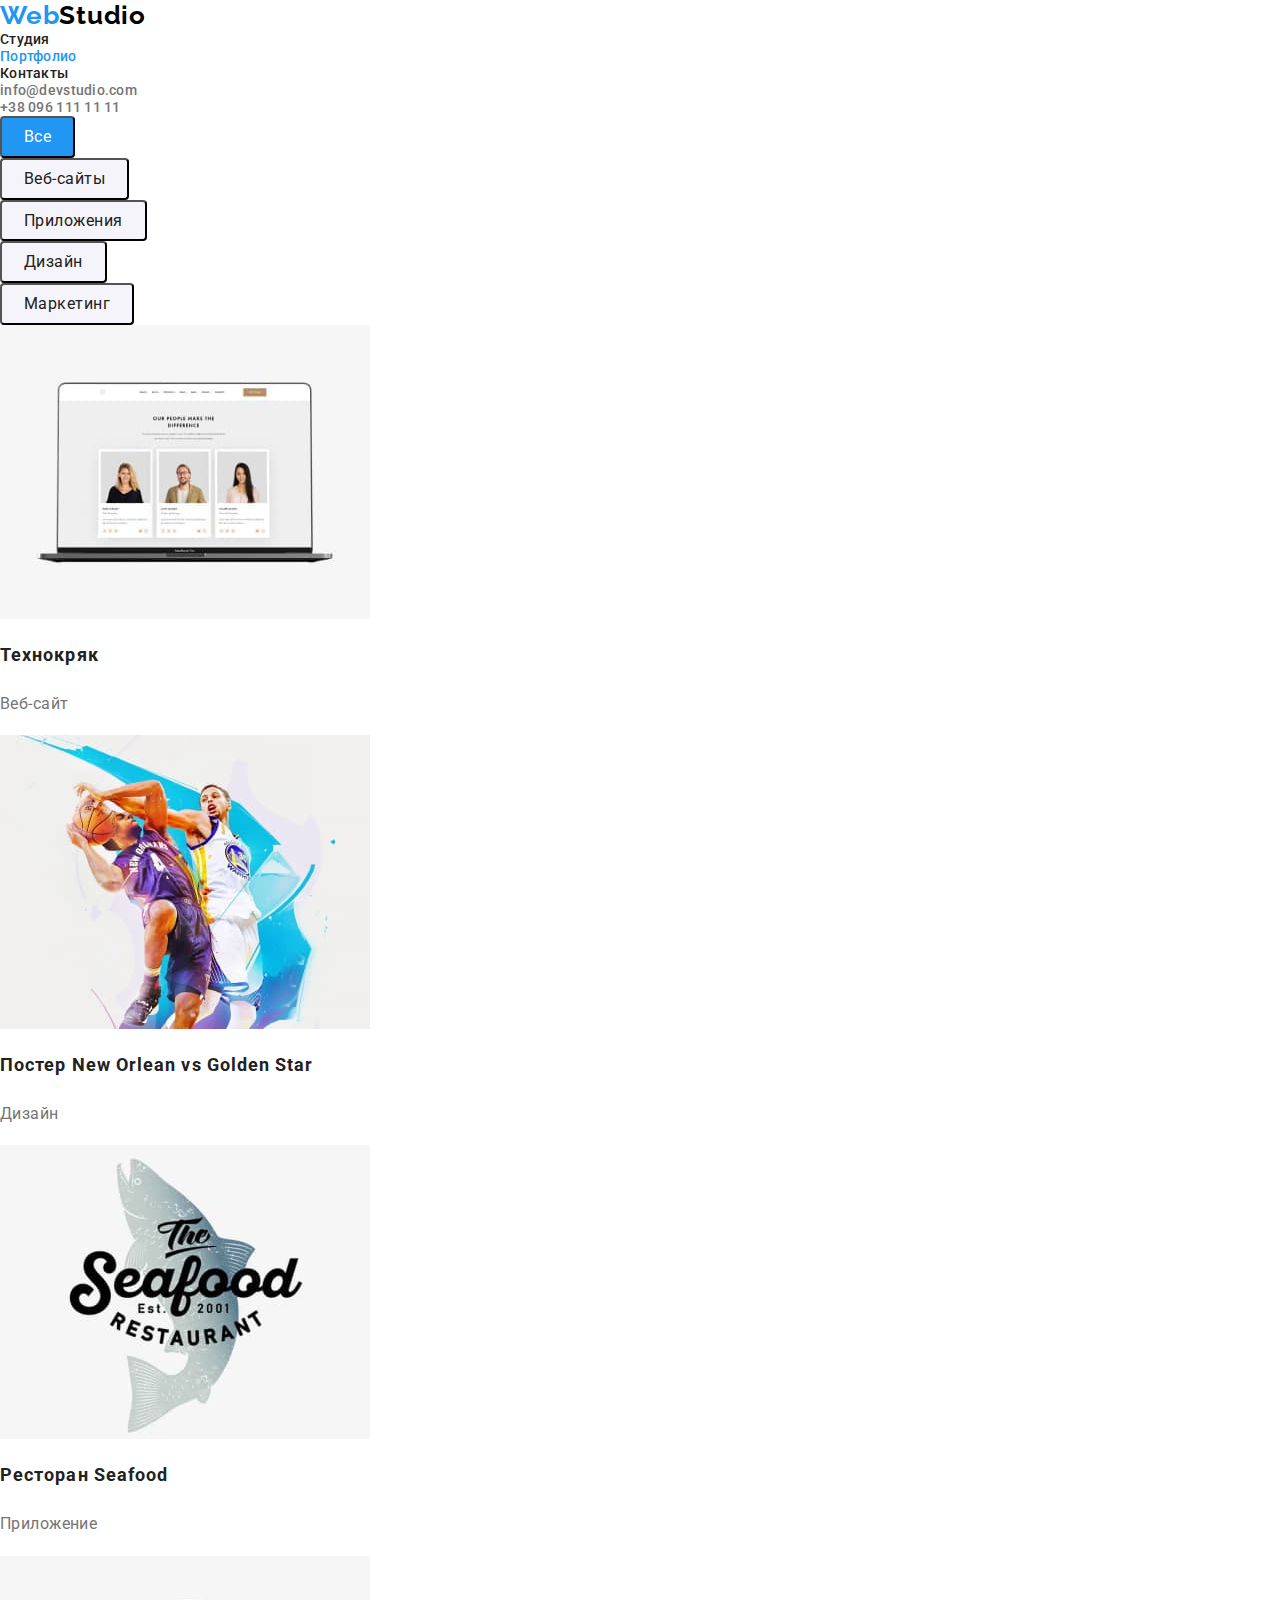
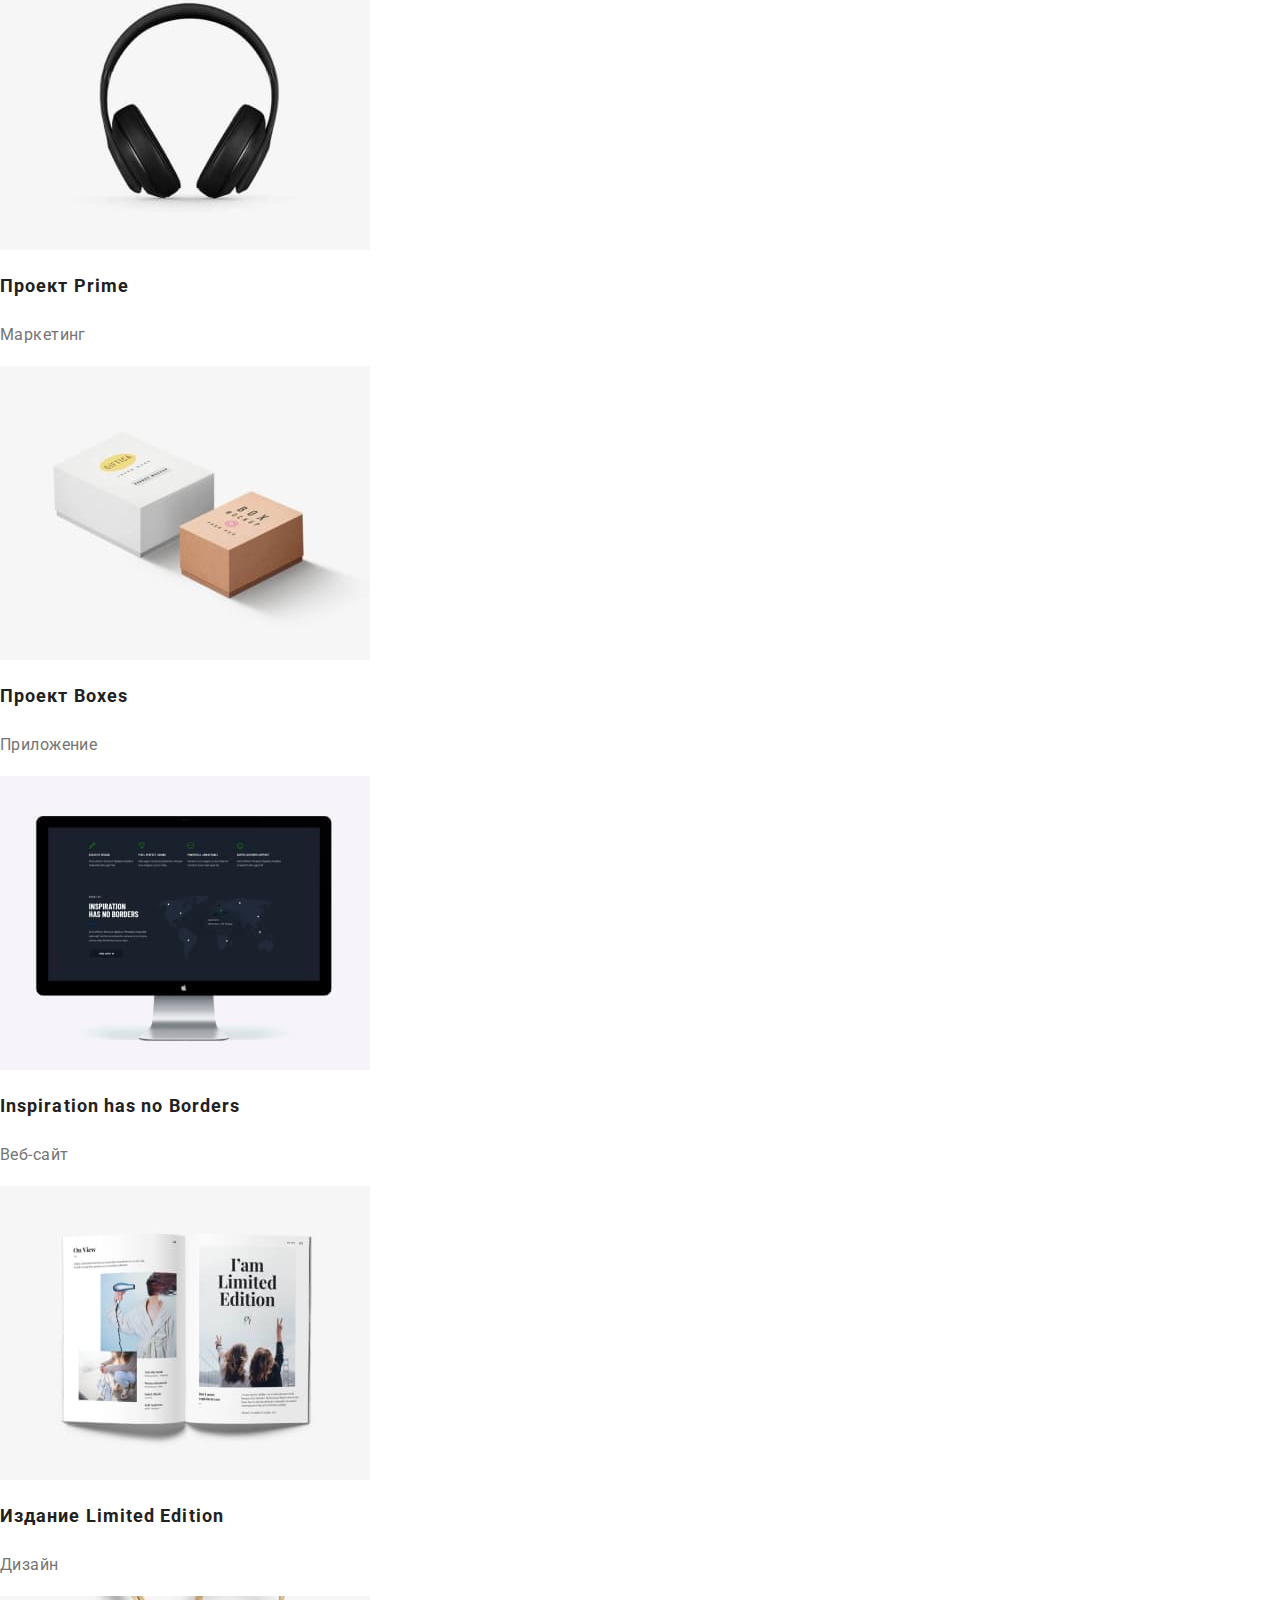
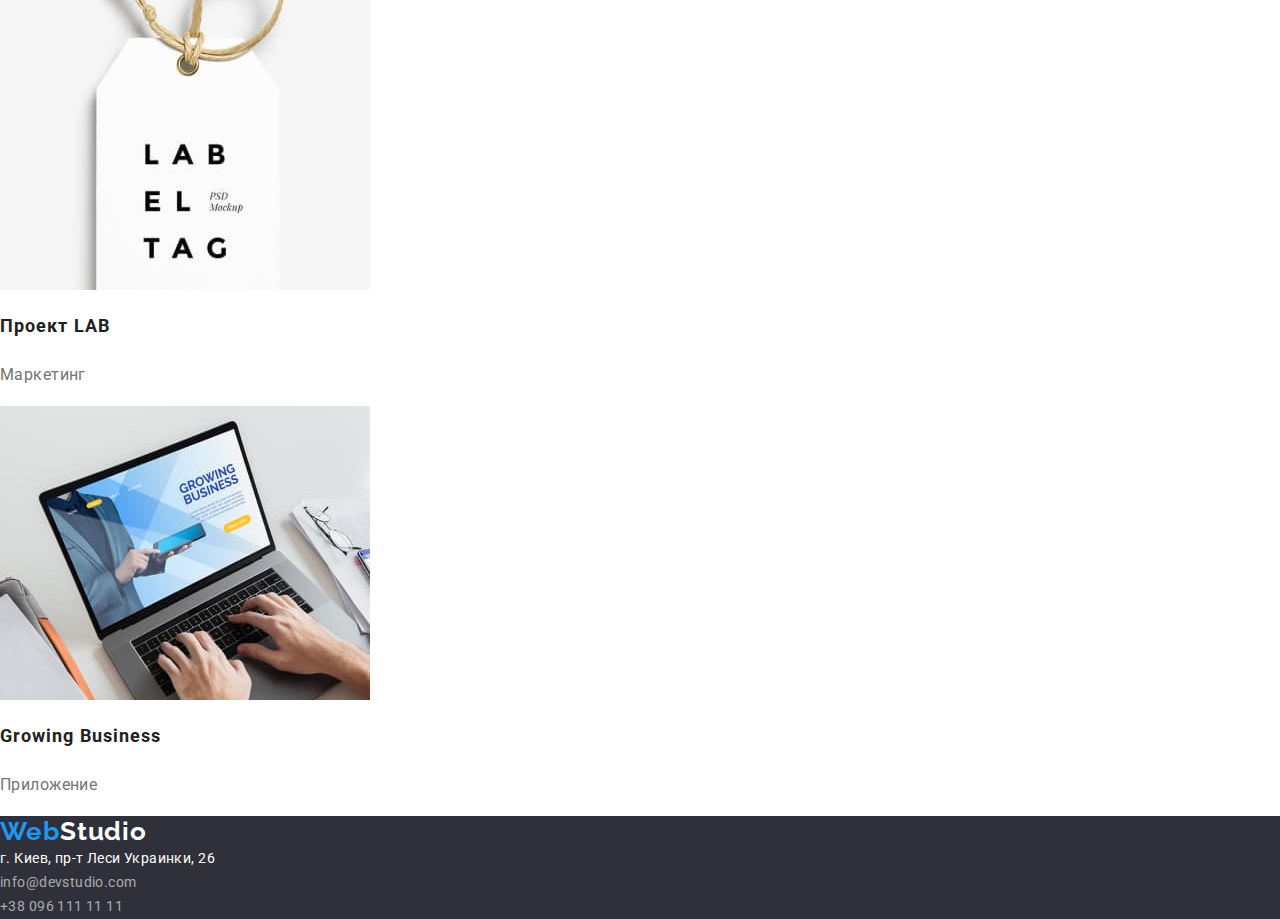
==== portfolio.html @ d39b1bce "Add modern-normalize" ====
<!DOCTYPE html>
<html lang="ru">
  <head>
    <meta charset="UTF-8" />
    <meta http-equiv="X-UA-Compatible" content="IE=edge" />
    <meta name="viewport" content="width=device-width, initial-scale=1.0" />
    <title>Портфолио</title>
    <link
      href="https://fonts.googleapis.com/css2?family=Raleway:wght@700&family=Roboto:wght@400;500;700;900&display=swap"
      rel="stylesheet"
    />
    <link
      rel="stylesheet"
      href="https://cdnjs.cloudflare.com/ajax/libs/modern-normalize/1.1.0/modern-normalize.min.css"
    />
    <link rel="stylesheet" href="./css/styles.css" />
  </head>
  <body class="page">
    <!-- Header -->
    <header>
      <nav>
        <a href="./index.html" class="logo">Web<span class="desc">Studio</span> </a>
        <ul class="nav list">
          <li><a href="./index.html" class="nav-link">Студия</a></li>
          <li><a href="./portfolio.html" class="nav-link current">Портфолио</a></li>
          <li><a href="#contact" class="nav-link">Контакты</a></li>
        </ul>
      </nav>
      <ul class="contacts list">
        <li><a href="mailto:info@devstudio.com" class="contacts-link">info@devstudio.com</a></li>
        <li><a href="tel:+380961111111" class="contacts-link">+38 096 111 11 11</a></li>
      </ul>
    </header>
    <!-- Main -->
    <main>
      <section>
        <h1 class="visually-hidden">Портфолио</h1>
        <ul class="button list">
          <li><button type="button" class="button secondary current">Все</button></li>
          <li><button type="button" class="button secondary">Веб-сайты</button></li>
          <li><button type="button" class="button secondary">Приложения</button></li>
          <li><button type="button" class="button secondary">Дизайн</button></li>
          <li><button type="button" class="button secondary">Маркетинг</button></li>
        </ul>
        <ul class="img list">
          <li>
            <a href="" class="link"
              ><img src="./images/img7.jpg" alt="Ноутбук" width="370" height="294" />
              <h2 class="img-title">Технокряк</h2>
              <p class="img-desc">Веб-сайт</p>
            </a>
          </li>
          <li>
            <a href="" class="link"
              ><img src="./images/img1.jpg" alt="Боскидболисты" width="370" height="294" />
              <h2 class="img-title">Постер <span lang="en">New Orlean vs Golden Star</span></h2>
              <p class="img-desc">Дизайн</p>
            </a>
          </li>
          <li>
            <a href="" class="link"
              ><img src="./images/img2.jpg" alt="Рыба" width="370" height="294" />
              <h2 class="img-title">Ресторан Seafood</h2>
              <p class="img-desc">Приложение</p>
            </a>
          </li>
          <li>
            <a href="" class="link"
              ><img src="./images/img3.jpg" alt="Наушники" width="370" height="294" />
              <h2 class="img-title">Проект <span lang="en">Prime</span></h2>
              <p class="img-desc">Маркетинг</p>
            </a>
          </li>
          <li>
            <a href="" class="link"
              ><img src="./images/img9.jpg" alt="Две коробки" width="370" height="294" />
              <h2 class="img-title">Проект Boxes</h2>
              <p class="img-desc">Приложение</p>
            </a>
          </li>
          <li>
            <a href="" class="link"
              ><img src="./images/img8.jpg" alt="Монитор компьютера" width="370" height="294" />
              <h2 class="img-title"><span lang="en">Inspiration has no Borders</span></h2>
              <p class="img-desc">Веб-сайт</p>
            </a>
          </li>
          <li>
            <a href="" class="link"
              ><img src="./images/img4.jpg" alt="Открытая книга" width="370" height="294" />
              <h2 class="img-title">Издание <span lang="en">Limited Edition</span></h2>
              <p class="img-desc">Дизайн</p>
            </a>
          </li>
          <li>
            <a href="" class="link"
              ><img src="./images/img5.jpg" alt="Этикетка" width="370" height="294" />
              <h2 class="img-title">Проект <span lang="en">LAB</span></h2>
              <p class="img-desc">Маркетинг</p>
            </a>
          </li>
          <li>
            <a href="" class="link"
              ><img
                src="./images/img6.jpg"
                alt="Руки печатают по ноутбуку"
                width="370"
                height="294"
              />
              <h2 class="img-title" lang="en">Growing Business</h2>
              <p class="img-desc">Приложение</p>
            </a>
          </li>
        </ul>
      </section>
    </main>
    <!-- Footer -->
    <footer class="footer">
      <a href="./index.html" class="logo">Web <span class="desc-footer">Studio</span> </a>
      <address id="contact">
        <ul class="adress list">
          <li>
            <a
              href="https://goo.gl/maps/4daqSRLDoKhLsopt6"
              target="_blank"
              rel="noopener noreferrer"
              class="adress"
              >г. Киев, пр-т Леси Украинки, 26</a
            >
          </li>
          <li><a href="mailto:info@devstudio.com" class="mail-tel">info@devstudio.com</a></li>
          <li><a href="tel:+380961111111" class="mail-tel">+38 096 111 11 11</a></li>
        </ul>
      </address>
    </footer>
  </body>
</html>
---- css/styles.css ----
:root {
  --primary-text-color: #757575;
  --title-text-color: #212121;
  --accent-color: #2196f3;
  --secondary-accent-color: #188ce8;
  --primary-white-color: #ffffff;
  --secondary-background-color: #f5f4fa;
  --accent-background-color: #2f303a;
  --mail-tel-color: rgba(255, 255, 255, 0.6);
}

.page {
  background-color: #ffffff;
  color: var(--title-text-color);
  font-family: Roboto, sans-serif;
  font-weight: 500;
  font-size: 14px;
  letter-spacing: 0.03em;
}

.list {
  padding: 0;
  margin: 0;
  list-style: none;
}

/* Nav */
.conteiner {
  margin: 0 auto;
  padding-left: 15px;
  padding-right: 15px;
  width: 1230px;

  outline: 2px solid tomato;
}
.logo {
  color: var(--accent-color);
  font-family: Raleway, sans-serif;
  font-size: 26px;
  font-weight: 700;
  line-height: 1.19;
  letter-spacing: 0.03em;
  text-decoration: none;
  word-spacing: -6px;
}
.desc {
  color: #000000;
  font-family: Raleway, sans-serif;
}
.nav-link {
  color: var(--title-text-color);
  line-height: 1.14;
  letter-spacing: 0.02em;
  text-decoration: none;
}
.nav-link {
  cursor: pointer;
}
.nav-link:hover,
.contacts-link:hover,
.nav-link:focus,
.contacts-link:focus {
  color: var(--accent-color);
  line-height: 1.14;
  letter-spacing: 0.02em;
}
.nav-link.current {
  color: var(--accent-color);
}

.contacts-link {
  color: var(--primary-text-color);
  line-height: 1.14;
  letter-spacing: 0.02em;
  text-decoration: none;
}
/* Hero */
.hero {
  background-color: var(--accent-background-color);
  width: 1600px;
}

.hero-title {
  margin-top: 0;
  margin-bottom: 0;
  margin-bottom: 30px;
  color: var(--primary-white-color);
  font-size: 44px;
  font-weight: 900;
  line-height: 1.36;
  text-align: center;
  letter-spacing: 0.06em;
  text-transform: uppercase;
}

/* Sections */
.advantage,
.work,
.our-teem {
  padding-top: 94px;
  padding-bottom: 94px;
}

.section-title {
  color: var(--title-text-color);
  font-weight: 700;
  font-size: 36px;
  line-height: 1.16;
  text-align: center;
  letter-spacing: 0.03em;
  margin: 0;
}

.features {
  color: var(--primary-text-color);
}
.features-title {
  color: var(--title-text-color);
  font-weight: 700;
  font-size: 14px;
  line-height: 1.14;
  letter-spacing: 0.03em;
  text-transform: uppercase;
  margin-top: 0;
  margin-bottom: 10px;
}
.text {
  font-weight: 400;
  line-height: 1.71;
  letter-spacing: 0.03em;
  margin-top: 0;
  margin-bottom: 0;
}

.profession {
  color: var(--primary-text-color);
}

/* Button */
.modal-button {
  display: inline-block;
  color: var(--primary-white-color);
  background-color: var(--accent-color);
  font-family: inherit;
  font-size: 16px;
  font-weight: 700;
  line-height: 1.85;
  display: flex;
  text-align: center;
  letter-spacing: 0.06em;
  padding: 10px 32px;
  margin: 0 auto;
  outline: 2px solid tomato;
  min-width: 200px;
}
.modal-button {
  cursor: pointer;
}
.modal-button:hover,
.modal-button:focus {
  background-color: var(--secondary-accent-color);
}

.button.secondary {
  cursor: pointer;
}
.button.secondary {
  display: inline-block;
  color: var(--title-text-color);
  background-color: var(--secondary-background-color);
  font-size: 16px;
  line-height: 1.62;
  text-align: center;
  letter-spacing: 0.03em;
  border-radius: 4px;
  padding: 6px 22px;
}
.button.secondary:hover,
.button.secondary:focus,
.button.secondary.current {
  color: var(--primary-white-color);
  background-color: var(--accent-color);
  font-size: 16px;
  line-height: 1.62;
  text-align: center;
  letter-spacing: 0.03em;
}

.section.our-teem {
  background-color: var(--secondary-background-color);
}

.team,
.profession {
  font-weight: 500;
  font-style: normal;
  font-size: 16px;
  line-height: 1.18;
  letter-spacing: 0.03em;
}

.team {
  margin-bottom: 10px;
}

.profession {
  font-weight: 400;
  margin-bottom: 30px;
}

/* Visually-hidden */

.visually-hidden {
  position: absolute;
  width: 1px;
  height: 1px;
  padding: 0;
  margin: -1px;
  overflow: hidden;
  clip: rect(0, 0, 0, 0);
  white-space: nowrap;
  border: 0;
}

/* Portfolio */

.link {
  text-decoration: none;
}

.img-title {
  color: var(--title-text-color);
  font-weight: 700;
  font-size: 18px;
  line-height: 2;
  letter-spacing: 0.06em;
}

.img-desc {
  color: var(--primary-text-color);
  font-weight: 400;
  font-size: 16px;
  line-height: 1.88;
}

/* Footer */
.desc-footer {
  color: var(--primary-white-color);
}
.footer {
  background-color: var(--accent-background-color);
}
address {
  font-style: normal;
}
.adress {
  color: var(--primary-white-color);
  font-weight: 400;
  font-size: 14px;
  line-height: 1.71;
  text-decoration: none;
}

.mail-tel {
  color: var(--mail-tel-color);
  font-weight: 400;
  font-size: 14px;
  line-height: 1.71;
  text-decoration: none;
}
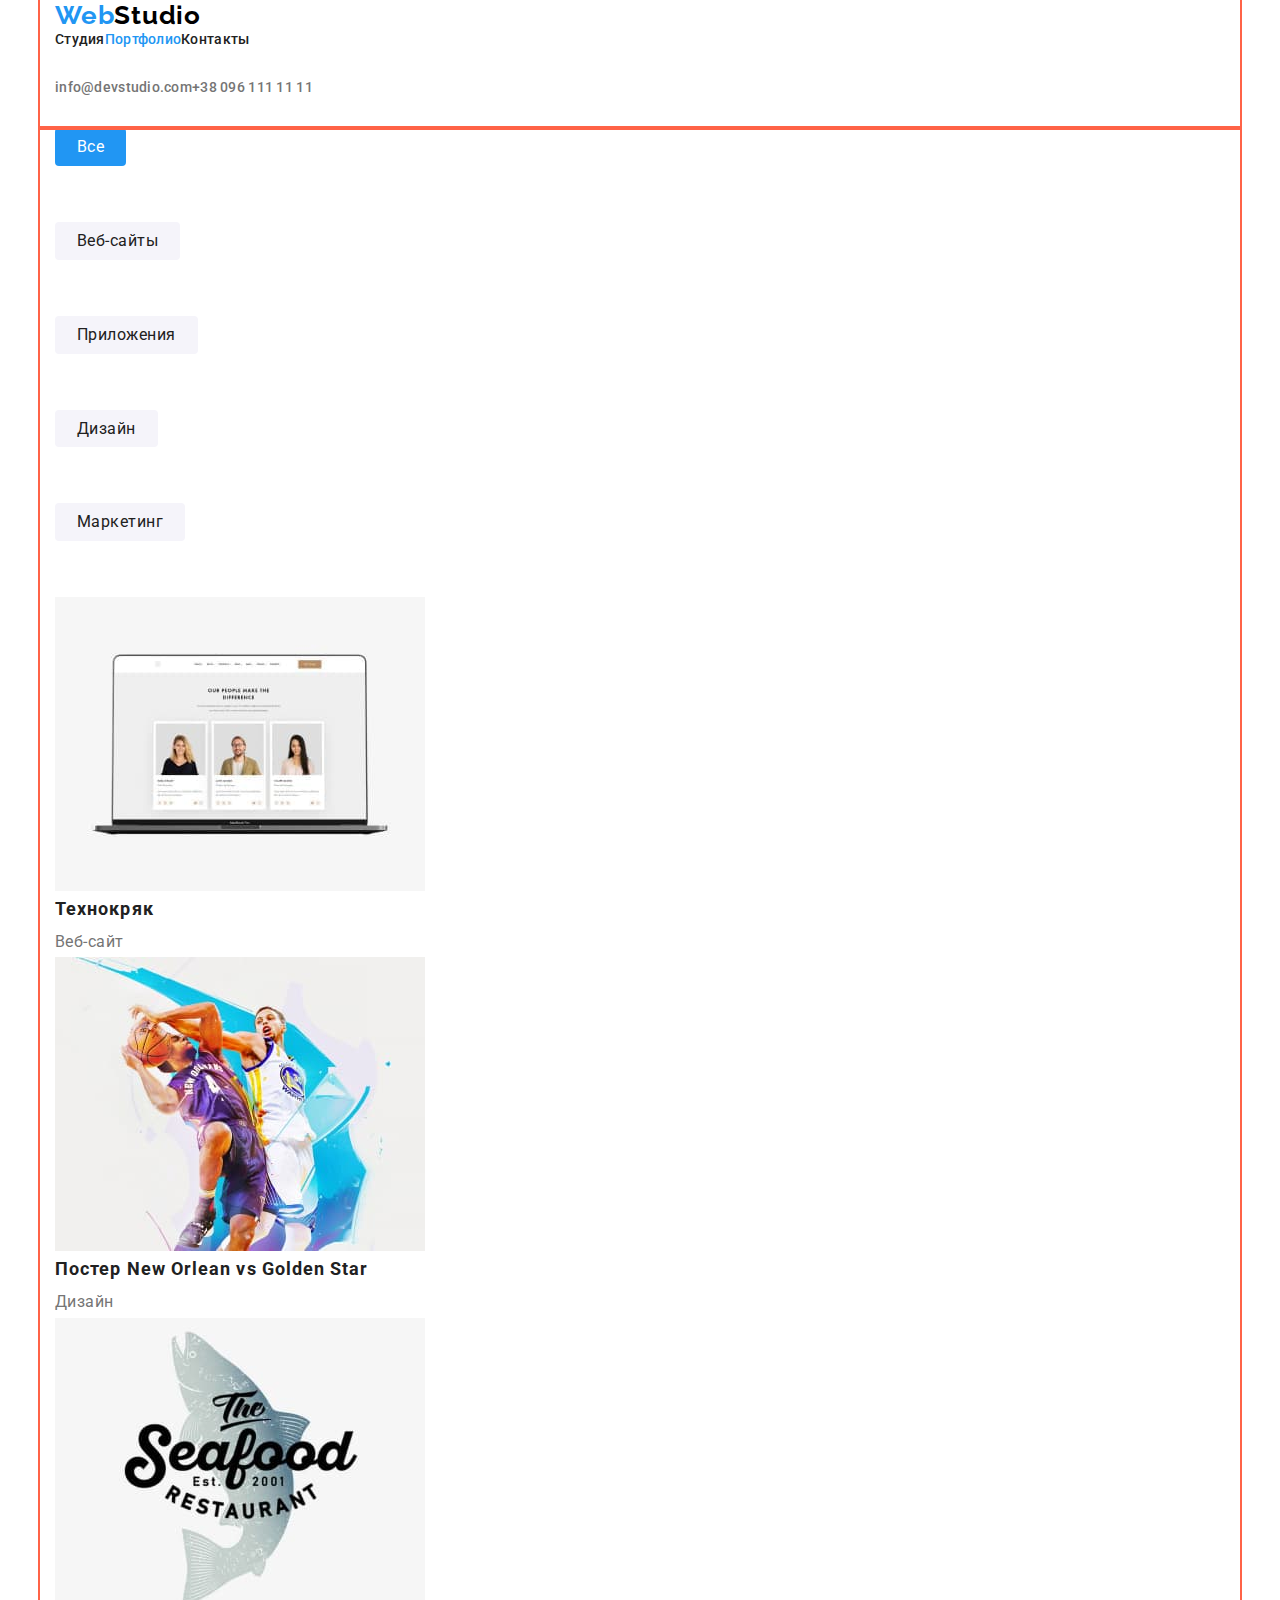
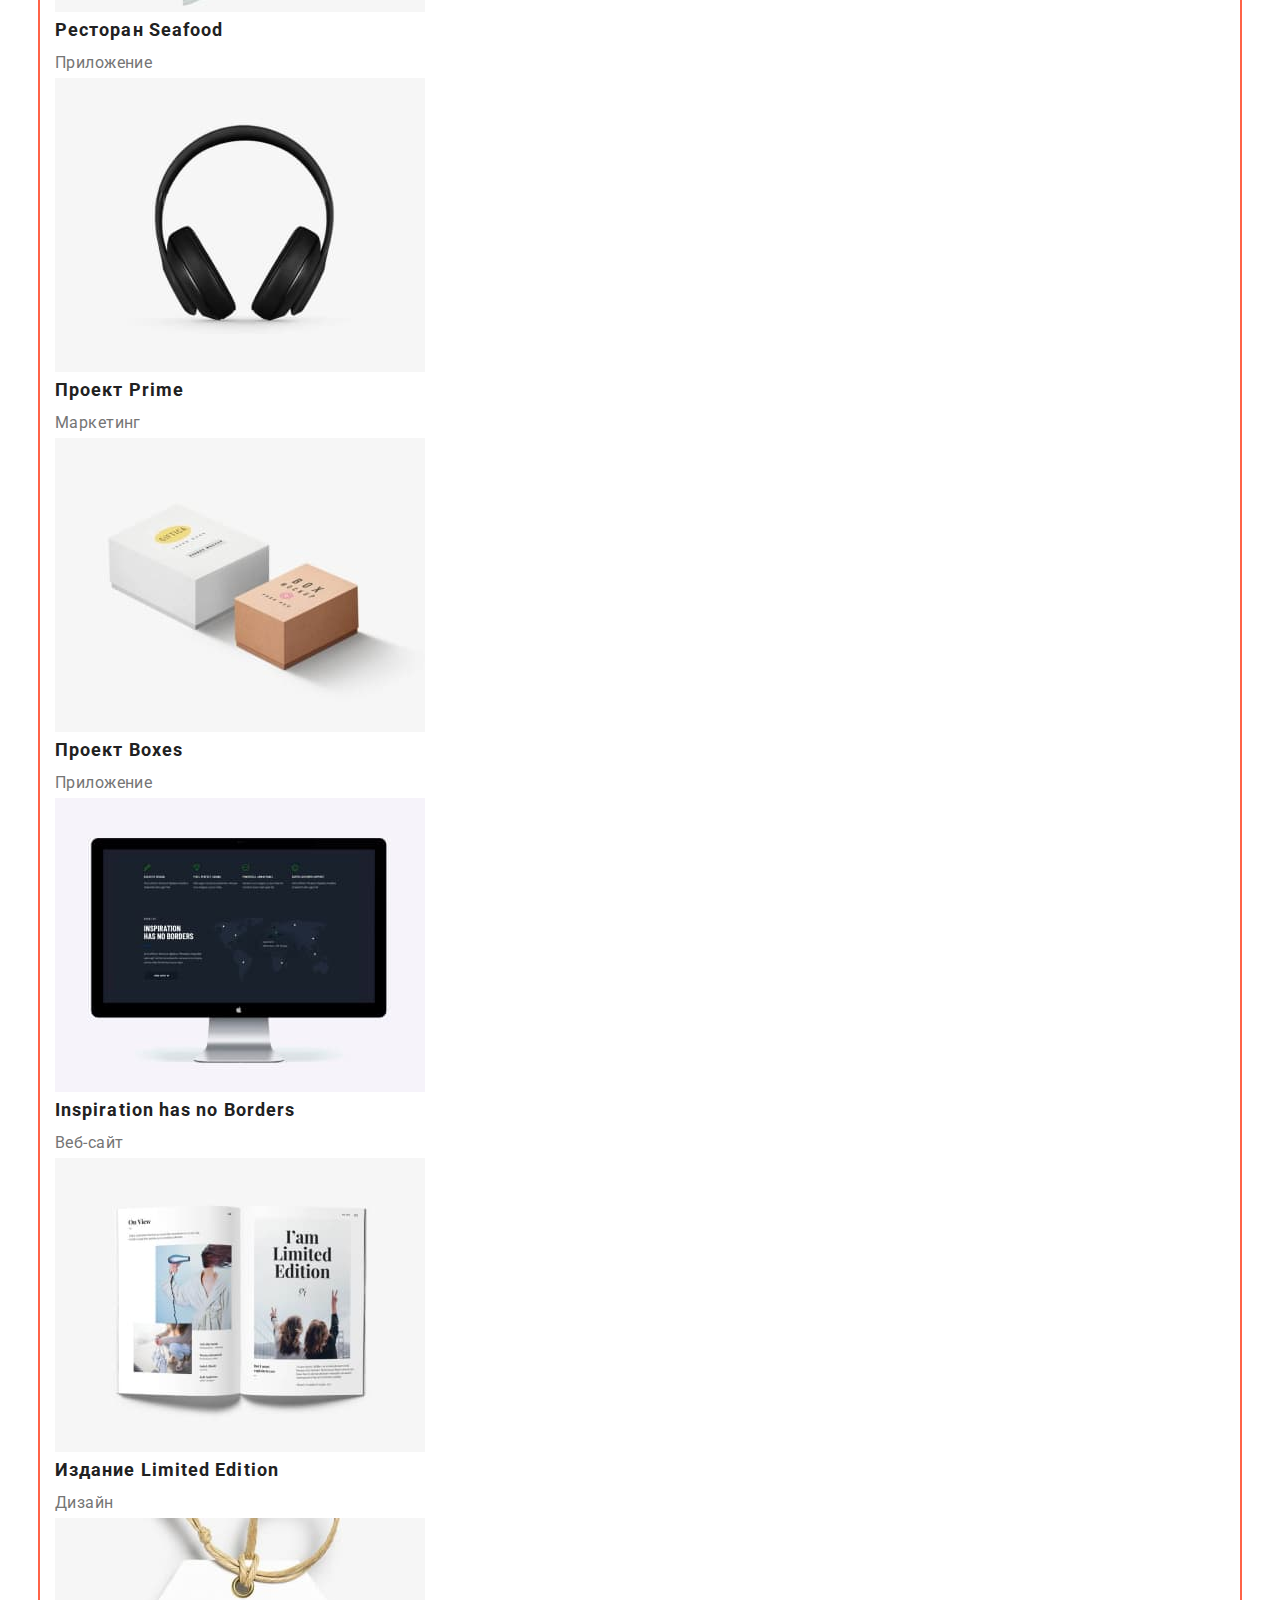
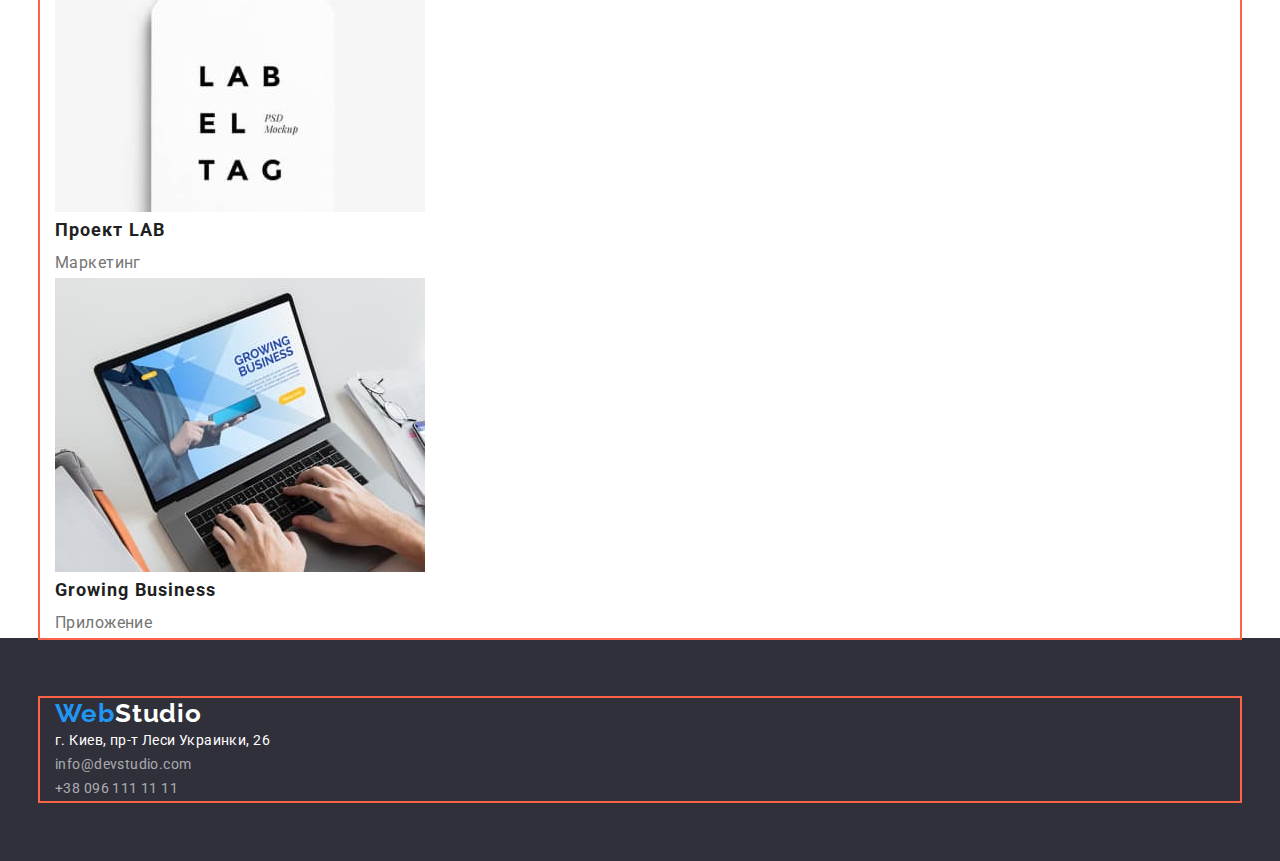
==== commit 00f30ff6: "add flex" ====
--- a/portfolio.html
+++ b/portfolio.html
@@ -18,120 +18,126 @@
   <body class="page">
     <!-- Header -->
     <header>
-      <nav>
-        <a href="./index.html" class="logo">Web<span class="desc">Studio</span> </a>
-        <ul class="nav list">
-          <li><a href="./index.html" class="nav-link">Студия</a></li>
-          <li><a href="./portfolio.html" class="nav-link current">Портфолио</a></li>
-          <li><a href="#contact" class="nav-link">Контакты</a></li>
+      <div class="conteiner">
+        <nav>
+          <a href="./index.html" class="logo">Web<span class="desc">Studio</span> </a>
+          <ul class="nav list">
+            <li><a href="./index.html" class="nav-link">Студия</a></li>
+            <li><a href="./portfolio.html" class="nav-link current">Портфолио</a></li>
+            <li><a href="#contact" class="nav-link">Контакты</a></li>
+          </ul>
+        </nav>
+        <ul class="contacts list">
+          <li><a href="mailto:info@devstudio.com" class="contacts-link">info@devstudio.com</a></li>
+          <li><a href="tel:+380961111111" class="contacts-link">+38 096 111 11 11</a></li>
         </ul>
-      </nav>
-      <ul class="contacts list">
-        <li><a href="mailto:info@devstudio.com" class="contacts-link">info@devstudio.com</a></li>
-        <li><a href="tel:+380961111111" class="contacts-link">+38 096 111 11 11</a></li>
-      </ul>
+      </div>
     </header>
     <!-- Main -->
     <main>
       <section>
-        <h1 class="visually-hidden">Портфолио</h1>
-        <ul class="button list">
-          <li><button type="button" class="button secondary current">Все</button></li>
-          <li><button type="button" class="button secondary">Веб-сайты</button></li>
-          <li><button type="button" class="button secondary">Приложения</button></li>
-          <li><button type="button" class="button secondary">Дизайн</button></li>
-          <li><button type="button" class="button secondary">Маркетинг</button></li>
-        </ul>
-        <ul class="img list">
-          <li>
-            <a href="" class="link"
-              ><img src="./images/img7.jpg" alt="Ноутбук" width="370" height="294" />
-              <h2 class="img-title">Технокряк</h2>
-              <p class="img-desc">Веб-сайт</p>
-            </a>
-          </li>
-          <li>
-            <a href="" class="link"
-              ><img src="./images/img1.jpg" alt="Боскидболисты" width="370" height="294" />
-              <h2 class="img-title">Постер <span lang="en">New Orlean vs Golden Star</span></h2>
-              <p class="img-desc">Дизайн</p>
-            </a>
-          </li>
-          <li>
-            <a href="" class="link"
-              ><img src="./images/img2.jpg" alt="Рыба" width="370" height="294" />
-              <h2 class="img-title">Ресторан Seafood</h2>
-              <p class="img-desc">Приложение</p>
-            </a>
-          </li>
-          <li>
-            <a href="" class="link"
-              ><img src="./images/img3.jpg" alt="Наушники" width="370" height="294" />
-              <h2 class="img-title">Проект <span lang="en">Prime</span></h2>
-              <p class="img-desc">Маркетинг</p>
-            </a>
-          </li>
-          <li>
-            <a href="" class="link"
-              ><img src="./images/img9.jpg" alt="Две коробки" width="370" height="294" />
-              <h2 class="img-title">Проект Boxes</h2>
-              <p class="img-desc">Приложение</p>
-            </a>
-          </li>
-          <li>
-            <a href="" class="link"
-              ><img src="./images/img8.jpg" alt="Монитор компьютера" width="370" height="294" />
-              <h2 class="img-title"><span lang="en">Inspiration has no Borders</span></h2>
-              <p class="img-desc">Веб-сайт</p>
-            </a>
-          </li>
-          <li>
-            <a href="" class="link"
-              ><img src="./images/img4.jpg" alt="Открытая книга" width="370" height="294" />
-              <h2 class="img-title">Издание <span lang="en">Limited Edition</span></h2>
-              <p class="img-desc">Дизайн</p>
-            </a>
-          </li>
-          <li>
-            <a href="" class="link"
-              ><img src="./images/img5.jpg" alt="Этикетка" width="370" height="294" />
-              <h2 class="img-title">Проект <span lang="en">LAB</span></h2>
-              <p class="img-desc">Маркетинг</p>
-            </a>
-          </li>
-          <li>
-            <a href="" class="link"
-              ><img
-                src="./images/img6.jpg"
-                alt="Руки печатают по ноутбуку"
-                width="370"
-                height="294"
-              />
-              <h2 class="img-title" lang="en">Growing Business</h2>
-              <p class="img-desc">Приложение</p>
-            </a>
-          </li>
-        </ul>
+        <div class="conteiner">
+          <h1 class="visually-hidden">Портфолио</h1>
+          <ul class="button list">
+            <li><button type="button" class="button secondary current">Все</button></li>
+            <li><button type="button" class="button secondary">Веб-сайты</button></li>
+            <li><button type="button" class="button secondary">Приложения</button></li>
+            <li><button type="button" class="button secondary">Дизайн</button></li>
+            <li><button type="button" class="button secondary">Маркетинг</button></li>
+          </ul>
+          <ul class="img list">
+            <li>
+              <a href="" class="link"
+                ><img src="./images/img7.jpg" alt="Ноутбук" width="370" height="294" />
+                <h2 class="img-title">Технокряк</h2>
+                <p class="img-desc">Веб-сайт</p>
+              </a>
+            </li>
+            <li>
+              <a href="" class="link"
+                ><img src="./images/img1.jpg" alt="Боскидболисты" width="370" height="294" />
+                <h2 class="img-title">Постер <span lang="en">New Orlean vs Golden Star</span></h2>
+                <p class="img-desc">Дизайн</p>
+              </a>
+            </li>
+            <li>
+              <a href="" class="link"
+                ><img src="./images/img2.jpg" alt="Рыба" width="370" height="294" />
+                <h2 class="img-title">Ресторан Seafood</h2>
+                <p class="img-desc">Приложение</p>
+              </a>
+            </li>
+            <li>
+              <a href="" class="link"
+                ><img src="./images/img3.jpg" alt="Наушники" width="370" height="294" />
+                <h2 class="img-title">Проект <span lang="en">Prime</span></h2>
+                <p class="img-desc">Маркетинг</p>
+              </a>
+            </li>
+            <li>
+              <a href="" class="link"
+                ><img src="./images/img9.jpg" alt="Две коробки" width="370" height="294" />
+                <h2 class="img-title">Проект Boxes</h2>
+                <p class="img-desc">Приложение</p>
+              </a>
+            </li>
+            <li>
+              <a href="" class="link"
+                ><img src="./images/img8.jpg" alt="Монитор компьютера" width="370" height="294" />
+                <h2 class="img-title"><span lang="en">Inspiration has no Borders</span></h2>
+                <p class="img-desc">Веб-сайт</p>
+              </a>
+            </li>
+            <li>
+              <a href="" class="link"
+                ><img src="./images/img4.jpg" alt="Открытая книга" width="370" height="294" />
+                <h2 class="img-title">Издание <span lang="en">Limited Edition</span></h2>
+                <p class="img-desc">Дизайн</p>
+              </a>
+            </li>
+            <li>
+              <a href="" class="link"
+                ><img src="./images/img5.jpg" alt="Этикетка" width="370" height="294" />
+                <h2 class="img-title">Проект <span lang="en">LAB</span></h2>
+                <p class="img-desc">Маркетинг</p>
+              </a>
+            </li>
+            <li>
+              <a href="" class="link"
+                ><img
+                  src="./images/img6.jpg"
+                  alt="Руки печатают по ноутбуку"
+                  width="370"
+                  height="294"
+                />
+                <h2 class="img-title" lang="en">Growing Business</h2>
+                <p class="img-desc">Приложение</p>
+              </a>
+            </li>
+          </ul>
+        </div>
       </section>
     </main>
     <!-- Footer -->
     <footer class="footer">
-      <a href="./index.html" class="logo">Web <span class="desc-footer">Studio</span> </a>
-      <address id="contact">
-        <ul class="adress list">
-          <li>
-            <a
-              href="https://goo.gl/maps/4daqSRLDoKhLsopt6"
-              target="_blank"
-              rel="noopener noreferrer"
-              class="adress"
-              >г. Киев, пр-т Леси Украинки, 26</a
-            >
-          </li>
-          <li><a href="mailto:info@devstudio.com" class="mail-tel">info@devstudio.com</a></li>
-          <li><a href="tel:+380961111111" class="mail-tel">+38 096 111 11 11</a></li>
-        </ul>
-      </address>
+      <div class="conteiner">
+        <a href="./index.html" class="logo">Web <span class="desc-footer">Studio</span> </a>
+        <address id="contact">
+          <ul class="adress list">
+            <li>
+              <a
+                href="https://goo.gl/maps/4daqSRLDoKhLsopt6"
+                target="_blank"
+                rel="noopener noreferrer"
+                class="adress"
+                >г. Киев, пр-т Леси Украинки, 26</a
+              >
+            </li>
+            <li><a href="mailto:info@devstudio.com" class="mail-tel">info@devstudio.com</a></li>
+            <li><a href="tel:+380961111111" class="mail-tel">+38 096 111 11 11</a></li>
+          </ul>
+        </address>
+      </div>
     </footer>
   </body>
 </html>
--- a/css/styles.css
+++ b/css/styles.css
@@ -24,16 +24,52 @@
   list-style: none;
 }
 
-/* Nav */
+h1,
+h2,
+h3,
+h4,
+p {
+  margin-top: 0;
+  margin-bottom: 0;
+}
+img {
+  display: block;
+}
+button {
+  cursor: pointer;
+}
+
 .conteiner {
+  width: 1200px;
   margin: 0 auto;
   padding-left: 15px;
   padding-right: 15px;
-  width: 1230px;
 
   outline: 2px solid tomato;
 }
+
+/* Nav */
+
+.page-nav {
+  display: flex;
+  align-items: center;
+}
+
+.nav {
+  display: flex;
+  align-items: center;
+}
+
+.nav-lists:not(:last-child) {
+  margin-right: 50px;
+}
+
 .logo {
+  margin-right: 93px;
+  margin-top: 24px;
+  margin-bottom: 24px;
+  align-items: center;
+
   color: var(--accent-color);
   font-family: Raleway, sans-serif;
   font-size: 26px;
@@ -48,6 +84,9 @@
   font-family: Raleway, sans-serif;
 }
 .nav-link {
+  padding-top: 32px;
+  padding-bottom: 32px;
+
   color: var(--title-text-color);
   line-height: 1.14;
   letter-spacing: 0.02em;
@@ -73,30 +112,43 @@
   line-height: 1.14;
   letter-spacing: 0.02em;
   text-decoration: none;
-}
-/* Hero */
+  display: block;
+}
+.contacts {
+  display: flex;
+  align-items: center;
+
+  margin-left: auto;
+  padding-top: 32px;
+  padding-bottom: 32px;
+}
+
+.contacts .contacts-list + .contacts-list {
+  margin-left: 50px;
+}
+
 .hero {
   background-color: var(--accent-background-color);
-  width: 1600px;
-}
-
+}
+.hero-block {
+  padding-top: 200px;
+  padding-bottom: 200px;
+}
 .hero-title {
-  margin-top: 0;
-  margin-bottom: 0;
+  margin: 0 auto;
   margin-bottom: 30px;
   color: var(--primary-white-color);
   font-size: 44px;
   font-weight: 900;
   line-height: 1.36;
-  text-align: center;
   letter-spacing: 0.06em;
   text-transform: uppercase;
+  max-width: 650px;
+  text-align: center;
 }
 
 /* Sections */
-.advantage,
-.work,
-.our-teem {
+.section {
   padding-top: 94px;
   padding-bottom: 94px;
 }
@@ -145,13 +197,14 @@
   font-size: 16px;
   font-weight: 700;
   line-height: 1.85;
-  display: flex;
+  display: block;
   text-align: center;
   letter-spacing: 0.06em;
   padding: 10px 32px;
   margin: 0 auto;
-  outline: 2px solid tomato;
   min-width: 200px;
+  border-radius: 4px;
+  border: none;
 }
 .modal-button {
   cursor: pointer;
@@ -174,6 +227,9 @@
   letter-spacing: 0.03em;
   border-radius: 4px;
   padding: 6px 22px;
+  border: none;
+  border-radius: 4px;
+  margin-bottom: 56px;
 }
 .button.secondary:hover,
 .button.secondary:focus,
@@ -249,6 +305,8 @@
 }
 .footer {
   background-color: var(--accent-background-color);
+  padding-top: 60px;
+  padding-bottom: 60px;
 }
 address {
   font-style: normal;
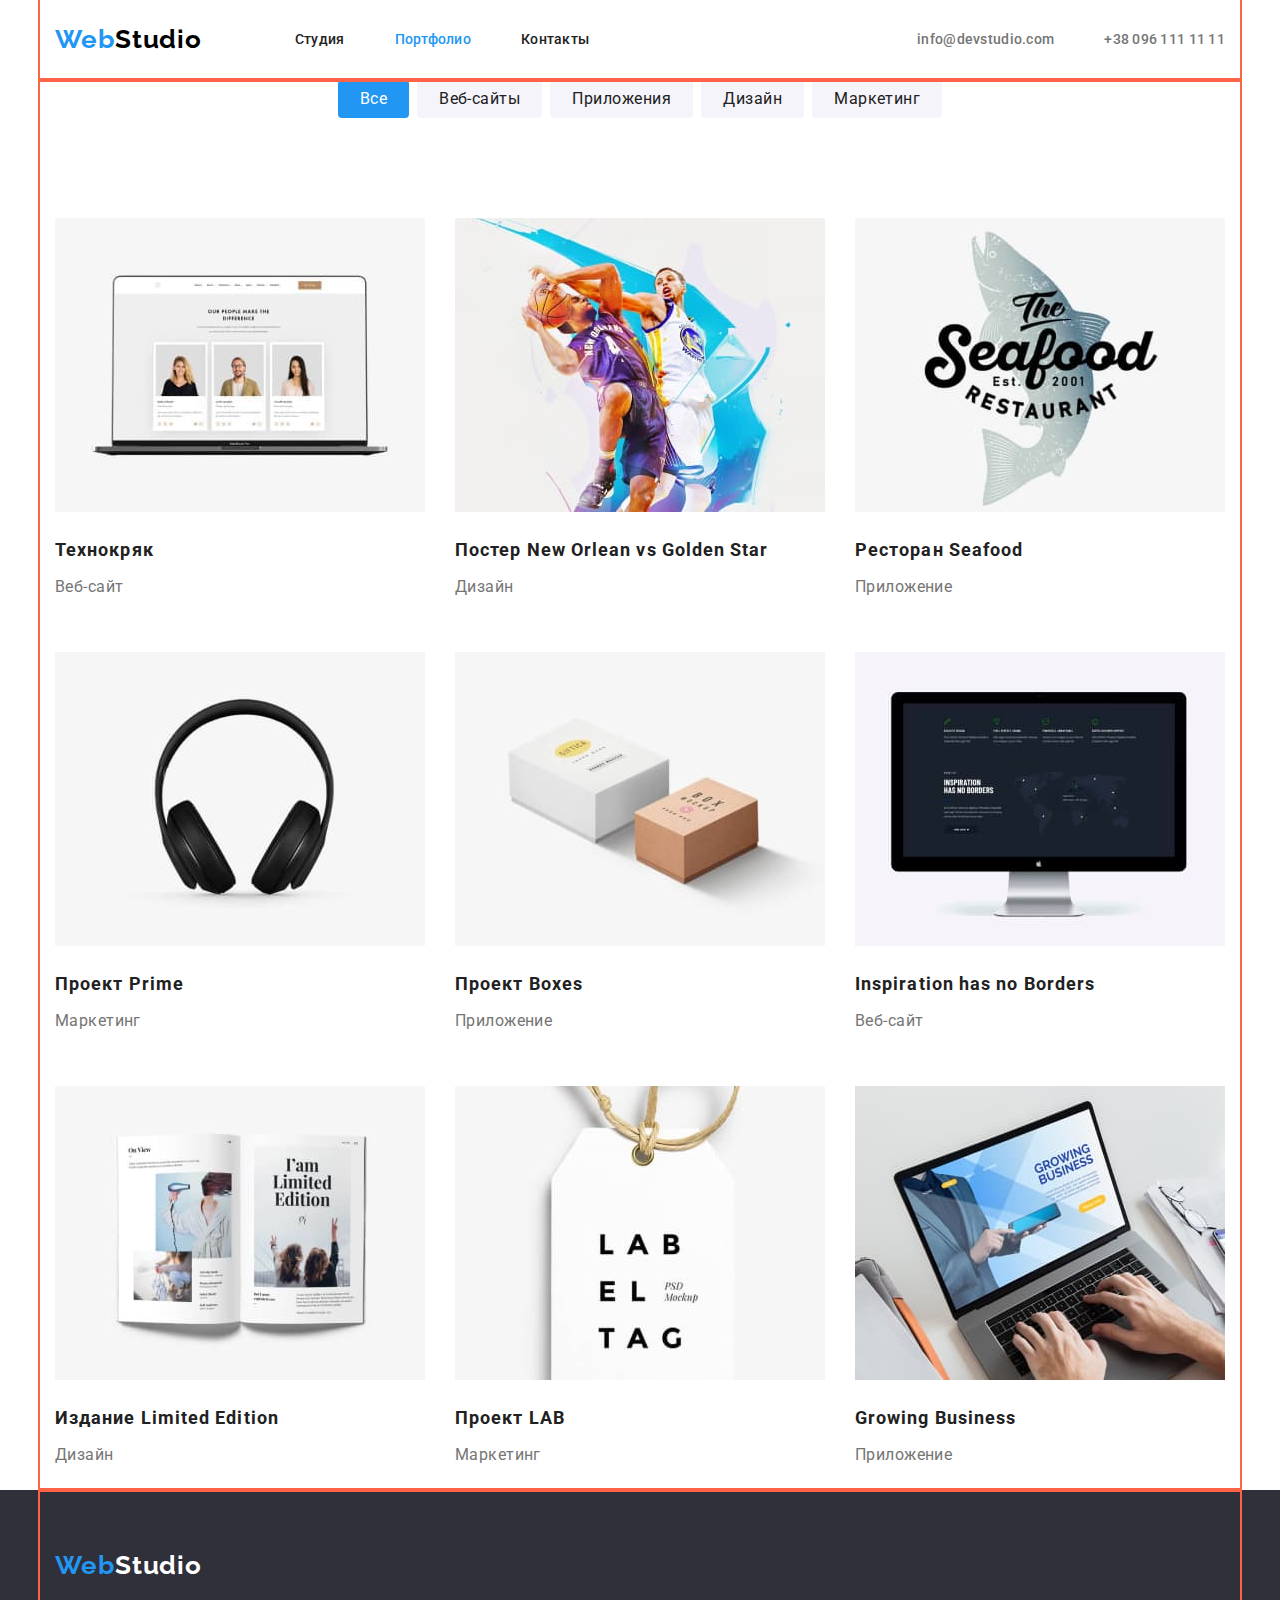
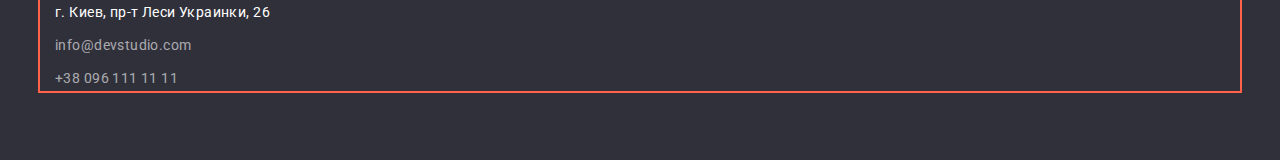
==== commit b8c4e638: "Update flex" ====
--- a/portfolio.html
+++ b/portfolio.html
@@ -18,18 +18,24 @@
   <body class="page">
     <!-- Header -->
     <header>
-      <div class="conteiner">
+      <div class="conteiner page-nav">
         <nav>
-          <a href="./index.html" class="logo">Web<span class="desc">Studio</span> </a>
+          <a href="./index.html" class="logo">Web <span class="desc">Studio</span> </a>
           <ul class="nav list">
-            <li><a href="./index.html" class="nav-link">Студия</a></li>
-            <li><a href="./portfolio.html" class="nav-link current">Портфолио</a></li>
-            <li><a href="#contact" class="nav-link">Контакты</a></li>
+            <li class="nav-lists"><a href="./index.html" class="nav-link">Студия</a></li>
+            <li class="nav-lists">
+              <a href="./portfolio.html" class="nav-link current">Портфолио</a>
+            </li>
+            <li class="nav-lists"><a href="#contact" class="nav-link">Контакты</a></li>
           </ul>
         </nav>
         <ul class="contacts list">
-          <li><a href="mailto:info@devstudio.com" class="contacts-link">info@devstudio.com</a></li>
-          <li><a href="tel:+380961111111" class="contacts-link">+38 096 111 11 11</a></li>
+          <li class="contacts-list">
+            <a href="mailto:info@devstudio.com" class="contacts-link">info@devstudio.com</a>
+          </li>
+          <li class="contacts-list">
+            <a href="tel:+380961111111" class="contacts-link">+38 096 111 11 11</a>
+          </li>
         </ul>
       </div>
     </header>
@@ -39,76 +45,135 @@
         <div class="conteiner">
           <h1 class="visually-hidden">Портфолио</h1>
           <ul class="button list">
-            <li><button type="button" class="button secondary current">Все</button></li>
-            <li><button type="button" class="button secondary">Веб-сайты</button></li>
-            <li><button type="button" class="button secondary">Приложения</button></li>
-            <li><button type="button" class="button secondary">Дизайн</button></li>
-            <li><button type="button" class="button secondary">Маркетинг</button></li>
+            <li class="button-list">
+              <button type="button" class="button secondary current">Все</button>
+            </li>
+            <li class="button-list">
+              <button type="button" class="button secondary">Веб-сайты</button>
+            </li>
+            <li class="button-list">
+              <button type="button" class="button secondary">Приложения</button>
+            </li>
+            <li class="button-list">
+              <button type="button" class="button secondary">Дизайн</button>
+            </li>
+            <li class="button-list">
+              <button type="button" class="button secondary">Маркетинг</button>
+            </li>
           </ul>
           <ul class="img list">
-            <li>
-              <a href="" class="link"
-                ><img src="./images/img7.jpg" alt="Ноутбук" width="370" height="294" />
+            <li class="img-list">
+              <a href="" class="link"
+                ><img
+                  src="./images/img7.jpg"
+                  alt="Ноутбук"
+                  width="370"
+                  height="294"
+                  class="img-content"
+                />
                 <h2 class="img-title">Технокряк</h2>
                 <p class="img-desc">Веб-сайт</p>
               </a>
             </li>
-            <li>
-              <a href="" class="link"
-                ><img src="./images/img1.jpg" alt="Боскидболисты" width="370" height="294" />
+            <li class="img-list">
+              <a href="" class="link"
+                ><img
+                  src="./images/img1.jpg"
+                  alt="Боскидболисты"
+                  width="370"
+                  height="294"
+                  class="img-content"
+                />
                 <h2 class="img-title">Постер <span lang="en">New Orlean vs Golden Star</span></h2>
                 <p class="img-desc">Дизайн</p>
               </a>
             </li>
-            <li>
-              <a href="" class="link"
-                ><img src="./images/img2.jpg" alt="Рыба" width="370" height="294" />
+            <li class="img-list">
+              <a href="" class="link"
+                ><img
+                  src="./images/img2.jpg"
+                  alt="Рыба"
+                  width="370"
+                  height="294"
+                  class="img-content"
+                />
                 <h2 class="img-title">Ресторан Seafood</h2>
                 <p class="img-desc">Приложение</p>
               </a>
             </li>
-            <li>
-              <a href="" class="link"
-                ><img src="./images/img3.jpg" alt="Наушники" width="370" height="294" />
+            <li class="img-list">
+              <a href="" class="link"
+                ><img
+                  src="./images/img3.jpg"
+                  alt="Наушники"
+                  width="370"
+                  height="294"
+                  class="img-content"
+                />
                 <h2 class="img-title">Проект <span lang="en">Prime</span></h2>
                 <p class="img-desc">Маркетинг</p>
               </a>
             </li>
-            <li>
-              <a href="" class="link"
-                ><img src="./images/img9.jpg" alt="Две коробки" width="370" height="294" />
+            <li class="img-list">
+              <a href="" class="link"
+                ><img
+                  src="./images/img9.jpg"
+                  alt="Две коробки"
+                  width="370"
+                  height="294"
+                  class="img-content"
+                />
                 <h2 class="img-title">Проект Boxes</h2>
                 <p class="img-desc">Приложение</p>
               </a>
             </li>
-            <li>
-              <a href="" class="link"
-                ><img src="./images/img8.jpg" alt="Монитор компьютера" width="370" height="294" />
+            <li class="img-list">
+              <a href="" class="link"
+                ><img
+                  src="./images/img8.jpg"
+                  alt="Монитор компьютера"
+                  width="370"
+                  height="294"
+                  class="img-content"
+                />
                 <h2 class="img-title"><span lang="en">Inspiration has no Borders</span></h2>
                 <p class="img-desc">Веб-сайт</p>
               </a>
             </li>
-            <li>
-              <a href="" class="link"
-                ><img src="./images/img4.jpg" alt="Открытая книга" width="370" height="294" />
+            <li class="img-list">
+              <a href="" class="link"
+                ><img
+                  src="./images/img4.jpg"
+                  alt="Открытая книга"
+                  width="370"
+                  height="294"
+                  class="img-content"
+                />
                 <h2 class="img-title">Издание <span lang="en">Limited Edition</span></h2>
                 <p class="img-desc">Дизайн</p>
               </a>
             </li>
-            <li>
-              <a href="" class="link"
-                ><img src="./images/img5.jpg" alt="Этикетка" width="370" height="294" />
+            <li class="img-list">
+              <a href="" class="link"
+                ><img
+                  src="./images/img5.jpg"
+                  alt="Этикетка"
+                  width="370"
+                  height="294"
+                  class="img-content"
+                />
                 <h2 class="img-title">Проект <span lang="en">LAB</span></h2>
                 <p class="img-desc">Маркетинг</p>
               </a>
             </li>
-            <li>
+            <li class="img-list">
               <a href="" class="link"
                 ><img
                   src="./images/img6.jpg"
                   alt="Руки печатают по ноутбуку"
                   width="370"
                   height="294"
+                  class="img-content"
                 />
                 <h2 class="img-title" lang="en">Growing Business</h2>
                 <p class="img-desc">Приложение</p>
@@ -121,23 +186,29 @@
     <!-- Footer -->
     <footer class="footer">
       <div class="conteiner">
-        <a href="./index.html" class="logo">Web <span class="desc-footer">Studio</span> </a>
-        <address id="contact">
-          <ul class="adress list">
-            <li>
-              <a
-                href="https://goo.gl/maps/4daqSRLDoKhLsopt6"
-                target="_blank"
-                rel="noopener noreferrer"
-                class="adress"
-                >г. Киев, пр-т Леси Украинки, 26</a
-              >
-            </li>
-            <li><a href="mailto:info@devstudio.com" class="mail-tel">info@devstudio.com</a></li>
-            <li><a href="tel:+380961111111" class="mail-tel">+38 096 111 11 11</a></li>
-          </ul>
-        </address>
-      </div>
+        <a href="./index.html" class="logo logo-footer"
+          >Web <span class="desc-footer">Studio</span>
+        </a>
+      <address id="contact">
+        <ul class="adds list">
+          <li class="adds-list">
+            <a
+              href="https://goo.gl/maps/4daqSRLDoKhLsopt6"
+              target="_blank"
+              rel="noopener noreferrer"
+              class="adds"
+              >г. Киев, пр-т Леси Украинки, 26</a
+            >
+          </li>
+          <li class="adds-list">
+            <a href="mailto:info@devstudio.com" class="mail-tel">info@devstudio.com</a>
+          </li>
+          <li class="adds-list">
+            <a href="tel:+380961111111" class="mail-tel">+38 096 111 11 11</a>
+          </li>
+        </ul>
+        </div>
+      </address>
     </footer>
   </body>
 </html>
--- a/css/styles.css
+++ b/css/styles.css
@@ -53,8 +53,11 @@
 .page-nav {
   display: flex;
   align-items: center;
-}
-
+  justify-content: center;
+}
+nav {
+  display: flex;
+}
 .nav {
   display: flex;
   align-items: center;
@@ -65,9 +68,10 @@
 }
 
 .logo {
+  display: block;
   margin-right: 93px;
-  margin-top: 24px;
-  margin-bottom: 24px;
+  padding-top: 24px;
+  padding-bottom: 24px;
   align-items: center;
 
   color: var(--accent-color);
@@ -84,6 +88,7 @@
   font-family: Raleway, sans-serif;
 }
 .nav-link {
+  display: block;
   padding-top: 32px;
   padding-bottom: 32px;
 
@@ -119,12 +124,15 @@
   align-items: center;
 
   margin-left: auto;
+}
+
+.contacts .contacts-list + .contacts-list {
+  margin-left: 50px;
+}
+
+.contacts-link {
   padding-top: 32px;
   padding-bottom: 32px;
-}
-
-.contacts .contacts-list + .contacts-list {
-  margin-left: 50px;
 }
 
 .hero {
@@ -163,18 +171,27 @@
   margin: 0;
 }
 
+/* Advantage */
 .features {
+  display: flex;
+
   color: var(--primary-text-color);
 }
+
+.features-list {
+  width: 270px;
+}
+
 .features-title {
+  margin-top: 0;
+  margin-bottom: 10px;
+
   color: var(--title-text-color);
   font-weight: 700;
   font-size: 14px;
   line-height: 1.14;
   letter-spacing: 0.03em;
   text-transform: uppercase;
-  margin-top: 0;
-  margin-bottom: 10px;
 }
 .text {
   font-weight: 400;
@@ -184,6 +201,60 @@
   margin-bottom: 0;
 }
 
+/* Work */
+.section-title {
+  margin-bottom: 50px;
+}
+
+.preview {
+  display: flex;
+}
+.work-list {
+  margin-right: 30px;
+}
+
+.work-list:nth-child(3n) {
+  margin-right: 0;
+}
+
+/* Our-team */
+
+.our-team {
+  display: flex;
+}
+
+.team-list {
+  margin-right: 30px;
+}
+.team-list:nth-child(4n) {
+  margin-right: 0;
+}
+.team-img {
+  margin-bottom: 30px;
+}
+
+.section.our-teem {
+  background-color: var(--secondary-background-color);
+}
+
+.team,
+.profession {
+  font-weight: 500;
+  font-style: normal;
+  font-size: 16px;
+  line-height: 1.18;
+  letter-spacing: 0.03em;
+}
+
+.team {
+  margin-bottom: 10px;
+}
+
+.profession {
+  font-weight: 400;
+  margin-bottom: 30px;
+}
+
 .profession {
   color: var(--primary-text-color);
 }
@@ -191,6 +262,7 @@
 /* Button */
 .modal-button {
   display: inline-block;
+
   color: var(--primary-white-color);
   background-color: var(--accent-color);
   font-family: inherit;
@@ -214,23 +286,30 @@
   background-color: var(--secondary-accent-color);
 }
 
-.button.secondary {
-  cursor: pointer;
-}
+.button {
+  display: flex;
+  justify-content: center;
+  margin-bottom: 50px;
+}
+
+.button .button-list + .button-list {
+  margin-left: 8px;
+}
+
 .button.secondary {
   display: inline-block;
+  padding: 6px 22px;
+  text-align: center;
+
   color: var(--title-text-color);
   background-color: var(--secondary-background-color);
   font-size: 16px;
   line-height: 1.62;
-  text-align: center;
   letter-spacing: 0.03em;
   border-radius: 4px;
-  padding: 6px 22px;
   border: none;
-  border-radius: 4px;
-  margin-bottom: 56px;
-}
+}
+
 .button.secondary:hover,
 .button.secondary:focus,
 .button.secondary.current {
@@ -240,28 +319,6 @@
   line-height: 1.62;
   text-align: center;
   letter-spacing: 0.03em;
-}
-
-.section.our-teem {
-  background-color: var(--secondary-background-color);
-}
-
-.team,
-.profession {
-  font-weight: 500;
-  font-style: normal;
-  font-size: 16px;
-  line-height: 1.18;
-  letter-spacing: 0.03em;
-}
-
-.team {
-  margin-bottom: 10px;
-}
-
-.profession {
-  font-weight: 400;
-  margin-bottom: 30px;
 }
 
 /* Visually-hidden */
@@ -281,10 +338,34 @@
 /* Portfolio */
 
 .link {
-  text-decoration: none;
+  display: block;
+  text-decoration: none;
+}
+
+.img {
+  display: flex;
+  flex-wrap: wrap;
+}
+
+.img-list {
+  width: 370px;
+  margin-right: 30px;
+  margin-bottom: 30px;
+}
+
+.img-list:nth-child(3n) {
+  margin-right: 0;
+}
+.img-list:nth-last-child(-n + 3) {
+  margin-bottom: 0;
+}
+
+.img-content {
+  margin-bottom: 20px;
 }
 
 .img-title {
+  margin-bottom: 4px;
   color: var(--title-text-color);
   font-weight: 700;
   font-size: 18px;
@@ -293,6 +374,8 @@
 }
 
 .img-desc {
+  padding-bottom: 20px;
+
   color: var(--primary-text-color);
   font-weight: 400;
   font-size: 16px;
@@ -305,18 +388,32 @@
 }
 .footer {
   background-color: var(--accent-background-color);
+  padding-bottom: 60px;
+}
+
+.logo-footer {
   padding-top: 60px;
-  padding-bottom: 60px;
-}
+  padding-bottom: 20px;
+}
+
 address {
   font-style: normal;
 }
-.adress {
+
+.adds {
+  display: block;
+  margin-bottom: 9px;
+  width: 231px;
+
   color: var(--primary-white-color);
   font-weight: 400;
   font-size: 14px;
   line-height: 1.71;
   text-decoration: none;
+}
+
+.adds-list:not(:last-child) {
+  margin-bottom: 9px;
 }
 
 .mail-tel {
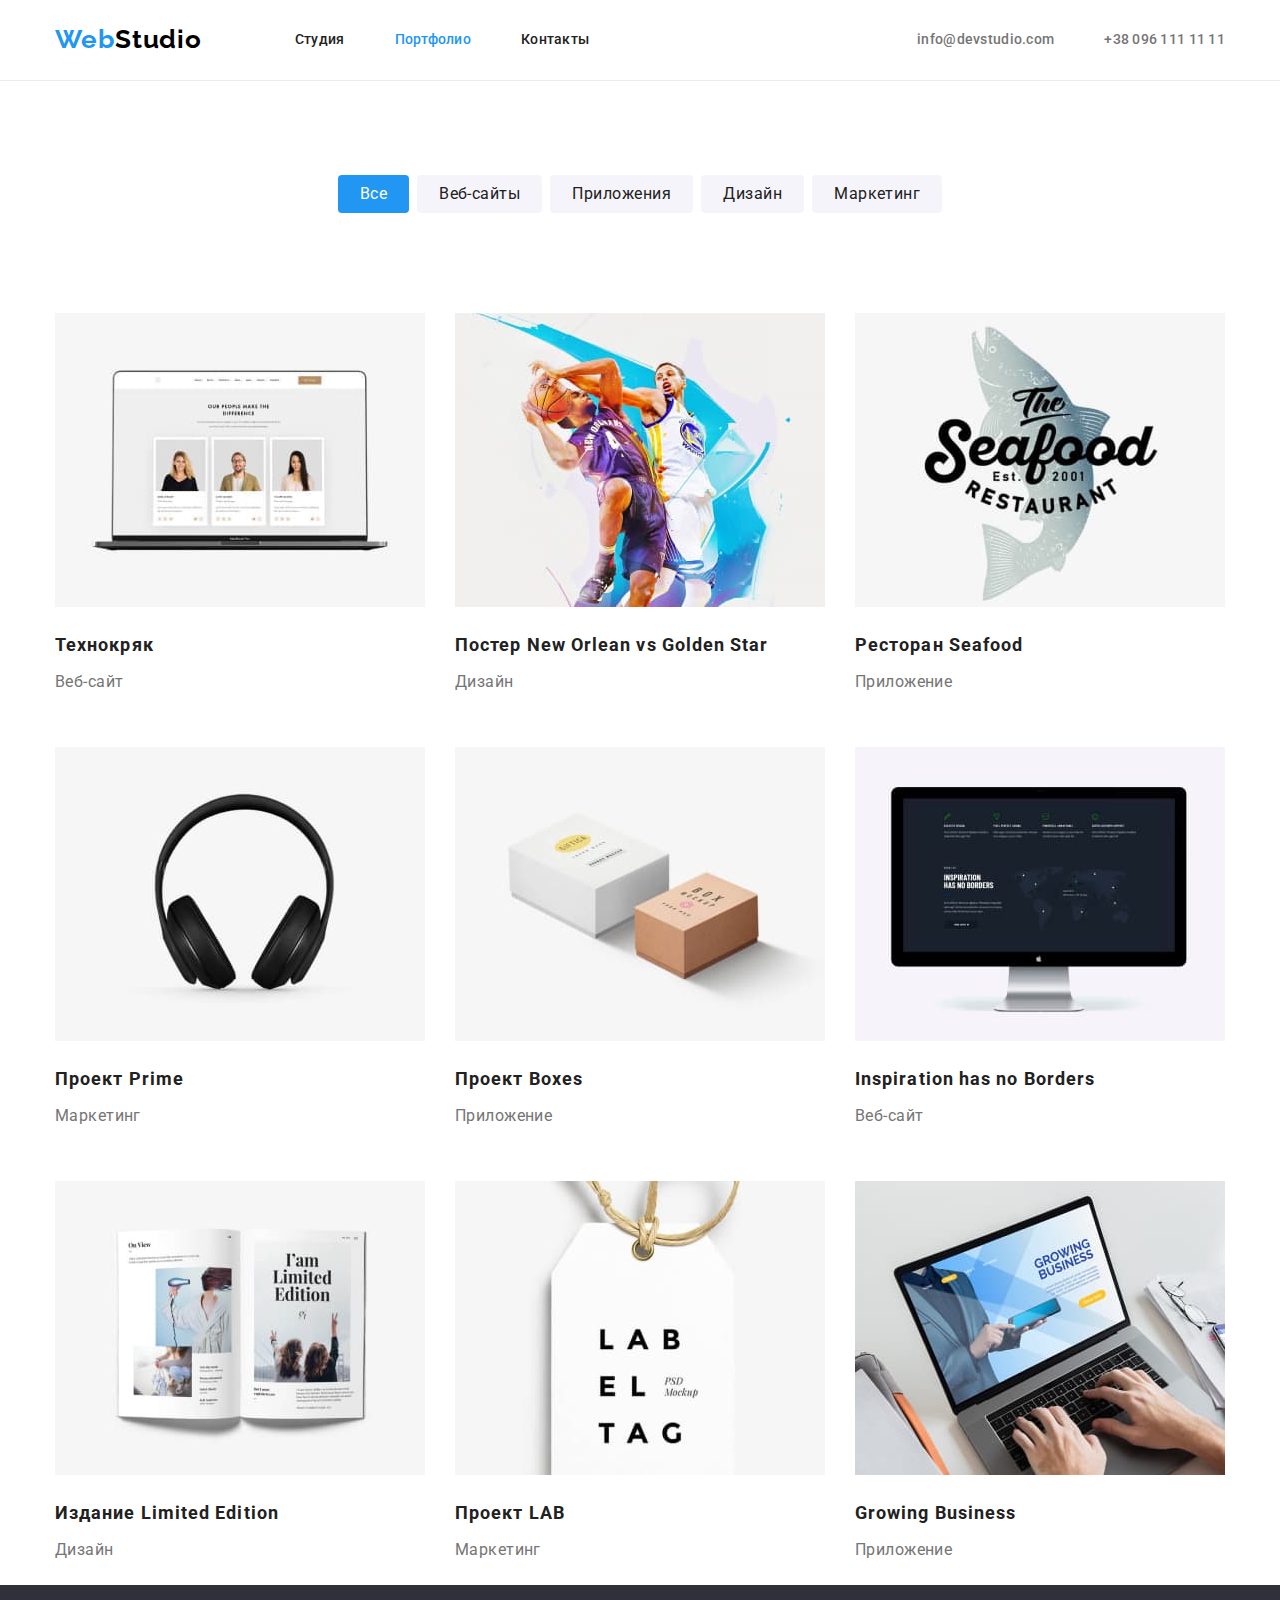
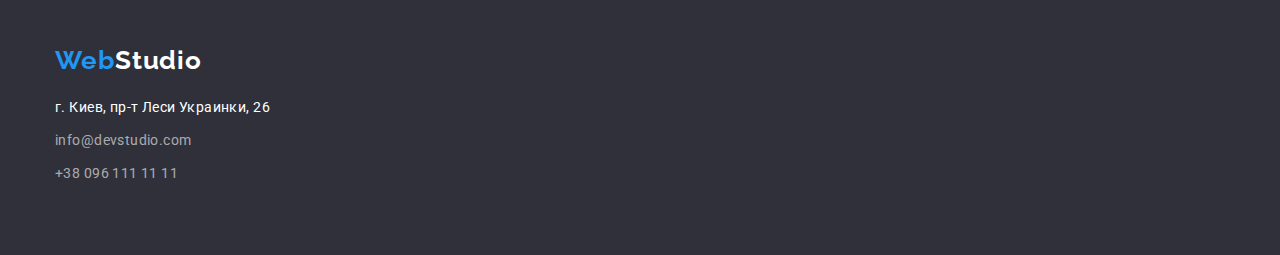
==== commit a8f9de8d: "Add border" ====
--- a/portfolio.html
+++ b/portfolio.html
@@ -42,7 +42,7 @@
     <!-- Main -->
     <main>
       <section>
-        <div class="conteiner">
+        <div class="conteiner portfolio">
           <h1 class="visually-hidden">Портфолио</h1>
           <ul class="button list">
             <li class="button-list">
--- a/css/styles.css
+++ b/css/styles.css
@@ -44,12 +44,12 @@
   margin: 0 auto;
   padding-left: 15px;
   padding-right: 15px;
-
-  outline: 2px solid tomato;
 }
 
 /* Nav */
-
+header {
+  border-bottom: 1px solid #ececec;
+}
 .page-nav {
   display: flex;
   align-items: center;
@@ -160,7 +160,9 @@
   padding-top: 94px;
   padding-bottom: 94px;
 }
-
+.portfolio {
+  padding-top: 94px;
+}
 .section-title {
   color: var(--title-text-color);
   font-weight: 700;
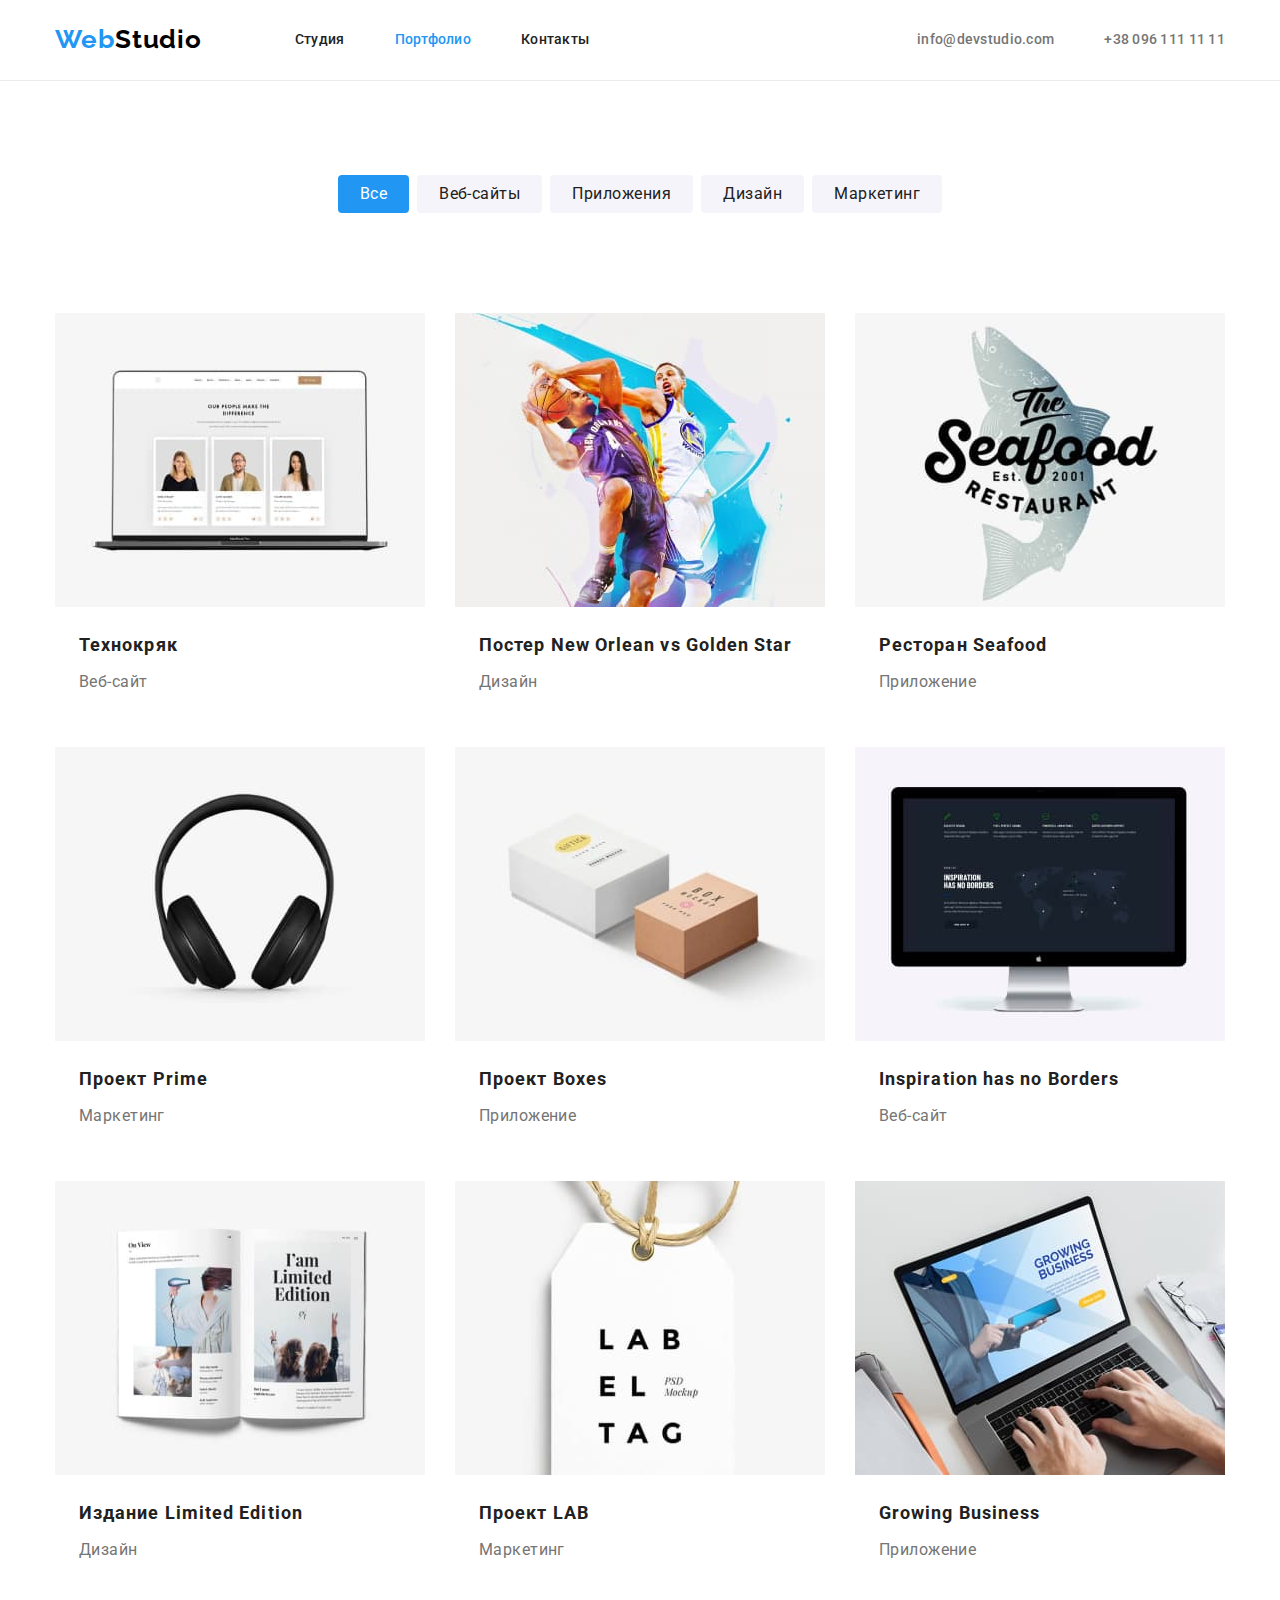
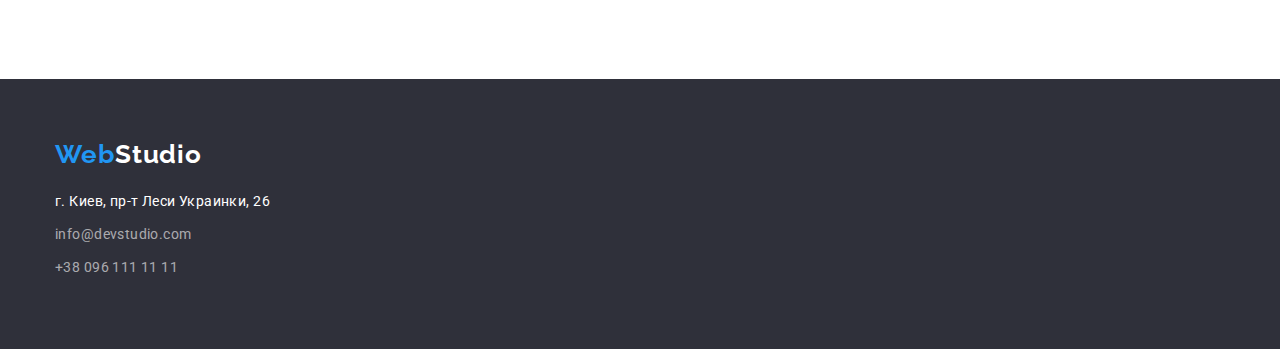
==== commit 7a398b7c: "Add padding portfolio" ====
--- a/portfolio.html
+++ b/portfolio.html
@@ -41,8 +41,8 @@
     </header>
     <!-- Main -->
     <main>
-      <section>
-        <div class="conteiner portfolio">
+      <section class="section portfolio">
+        <div class="conteiner ">
           <h1 class="visually-hidden">Портфолио</h1>
           <ul class="button list">
             <li class="button-list">
--- a/css/styles.css
+++ b/css/styles.css
@@ -160,9 +160,7 @@
   padding-top: 94px;
   padding-bottom: 94px;
 }
-.portfolio {
-  padding-top: 94px;
-}
+
 .section-title {
   color: var(--title-text-color);
   font-weight: 700;
@@ -181,7 +179,12 @@
 }
 
 .features-list {
+  margin-right: 30px;
   width: 270px;
+}
+
+.features-list:nth-child(4n) {
+  margin-right: 0;
 }
 
 .features-title {
@@ -227,6 +230,7 @@
 
 .team-list {
   margin-right: 30px;
+  justify-content: center;
 }
 .team-list:nth-child(4n) {
   margin-right: 0;
@@ -368,6 +372,7 @@
 
 .img-title {
   margin-bottom: 4px;
+  padding-left: 24px;
   color: var(--title-text-color);
   font-weight: 700;
   font-size: 18px;
@@ -377,6 +382,7 @@
 
 .img-desc {
   padding-bottom: 20px;
+  padding-left: 24px;
 
   color: var(--primary-text-color);
   font-weight: 400;
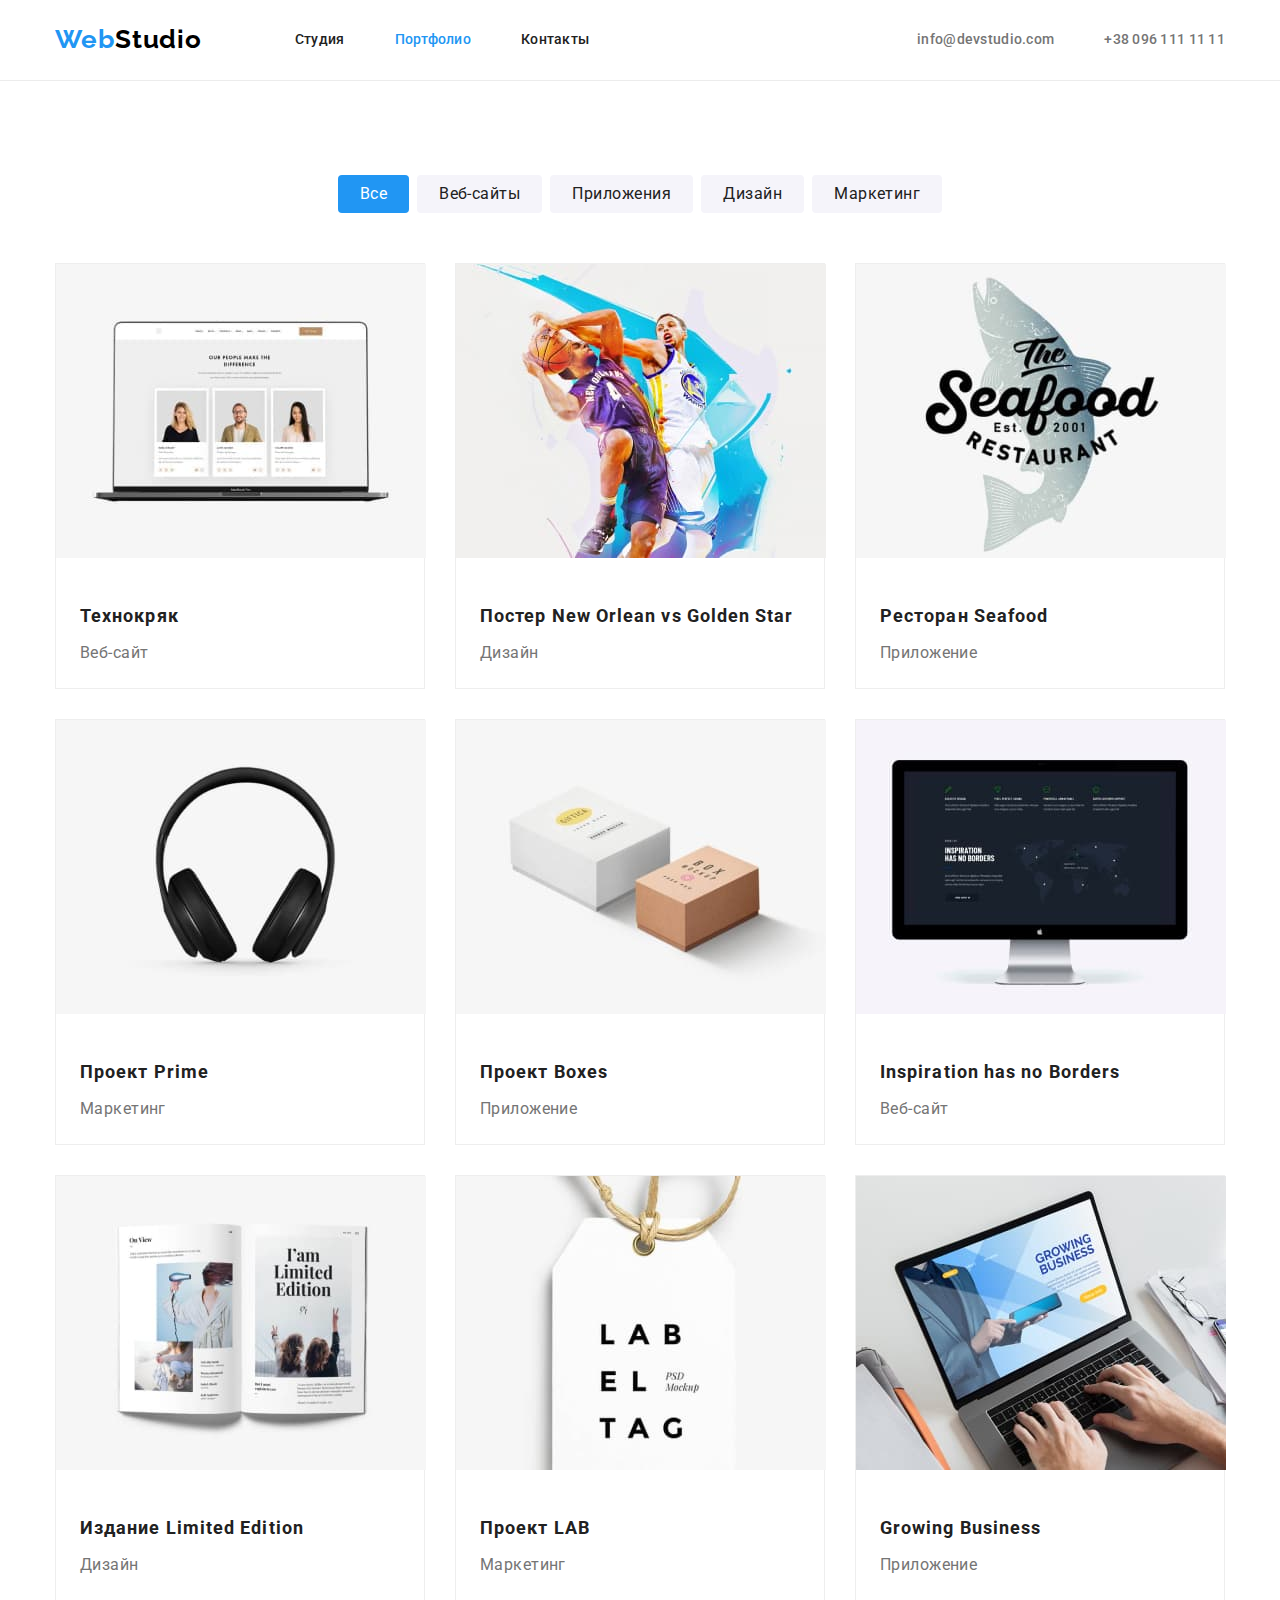
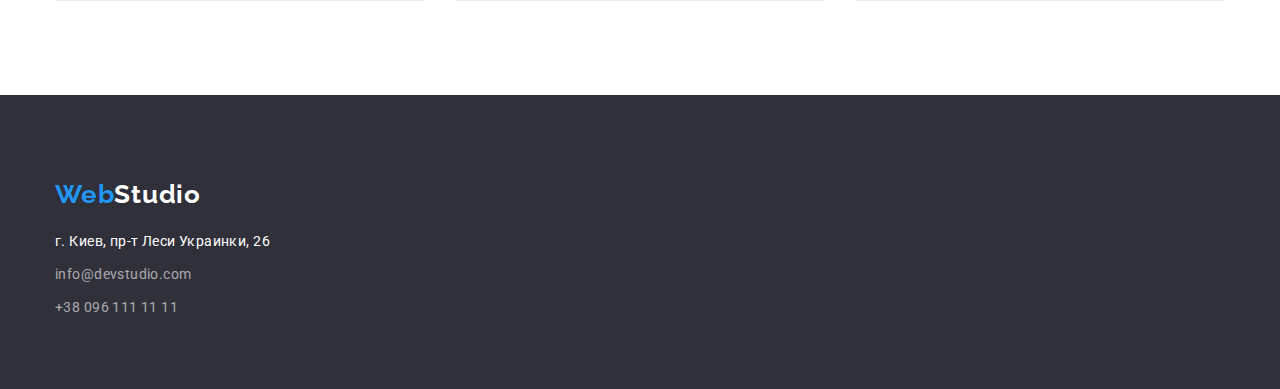
==== commit fa48322f: "Error correction" ====
--- a/portfolio.html
+++ b/portfolio.html
@@ -42,9 +42,9 @@
     <!-- Main -->
     <main>
       <section class="section portfolio">
-        <div class="conteiner ">
+        <div class="conteiner">
           <h1 class="visually-hidden">Портфолио</h1>
-          <ul class="button list">
+          <ul class="button list button-filter">
             <li class="button-list">
               <button type="button" class="button secondary current">Все</button>
             </li>
@@ -71,8 +71,10 @@
                   height="294"
                   class="img-content"
                 />
-                <h2 class="img-title">Технокряк</h2>
-                <p class="img-desc">Веб-сайт</p>
+                <div class="img-diskription">
+                  <h2 class="img-title">Технокряк</h2>
+                  <p class="img-desc">Веб-сайт</p>
+                </div>
               </a>
             </li>
             <li class="img-list">
@@ -84,8 +86,10 @@
                   height="294"
                   class="img-content"
                 />
-                <h2 class="img-title">Постер <span lang="en">New Orlean vs Golden Star</span></h2>
-                <p class="img-desc">Дизайн</p>
+                <div class="img-diskription">
+                  <h2 class="img-title">Постер <span lang="en">New Orlean vs Golden Star</span></h2>
+                  <p class="img-desc">Дизайн</p>
+                </div>
               </a>
             </li>
             <li class="img-list">
@@ -97,8 +101,10 @@
                   height="294"
                   class="img-content"
                 />
-                <h2 class="img-title">Ресторан Seafood</h2>
-                <p class="img-desc">Приложение</p>
+                <div class="img-diskription">
+                  <h2 class="img-title">Ресторан Seafood</h2>
+                  <p class="img-desc">Приложение</p>
+                </div>
               </a>
             </li>
             <li class="img-list">
@@ -110,8 +116,10 @@
                   height="294"
                   class="img-content"
                 />
-                <h2 class="img-title">Проект <span lang="en">Prime</span></h2>
-                <p class="img-desc">Маркетинг</p>
+                <div class="img-diskription">
+                  <h2 class="img-title">Проект <span lang="en">Prime</span></h2>
+                  <p class="img-desc">Маркетинг</p>
+                </div>
               </a>
             </li>
             <li class="img-list">
@@ -123,8 +131,10 @@
                   height="294"
                   class="img-content"
                 />
-                <h2 class="img-title">Проект Boxes</h2>
-                <p class="img-desc">Приложение</p>
+                <div class="img-diskription">
+                  <h2 class="img-title">Проект Boxes</h2>
+                  <p class="img-desc">Приложение</p>
+                </div>
               </a>
             </li>
             <li class="img-list">
@@ -136,8 +146,10 @@
                   height="294"
                   class="img-content"
                 />
-                <h2 class="img-title"><span lang="en">Inspiration has no Borders</span></h2>
-                <p class="img-desc">Веб-сайт</p>
+                <div class="img-diskription">
+                  <h2 class="img-title"><span lang="en">Inspiration has no Borders</span></h2>
+                  <p class="img-desc">Веб-сайт</p>
+                </div>
               </a>
             </li>
             <li class="img-list">
@@ -149,8 +161,10 @@
                   height="294"
                   class="img-content"
                 />
-                <h2 class="img-title">Издание <span lang="en">Limited Edition</span></h2>
-                <p class="img-desc">Дизайн</p>
+                <div class="img-diskription">
+                  <h2 class="img-title">Издание <span lang="en">Limited Edition</span></h2>
+                  <p class="img-desc">Дизайн</p>
+                </div>
               </a>
             </li>
             <li class="img-list">
@@ -162,8 +176,10 @@
                   height="294"
                   class="img-content"
                 />
-                <h2 class="img-title">Проект <span lang="en">LAB</span></h2>
-                <p class="img-desc">Маркетинг</p>
+                <div class="img-diskription">
+                  <h2 class="img-title">Проект <span lang="en">LAB</span></h2>
+                  <p class="img-desc">Маркетинг</p>
+                </div>
               </a>
             </li>
             <li class="img-list">
@@ -175,8 +191,10 @@
                   height="294"
                   class="img-content"
                 />
-                <h2 class="img-title" lang="en">Growing Business</h2>
-                <p class="img-desc">Приложение</p>
+                <div class="img-diskription">
+                  <h2 class="img-title" lang="en">Growing Business</h2>
+                  <p class="img-desc">Приложение</p>
+                </div>
               </a>
             </li>
           </ul>
@@ -189,26 +207,26 @@
         <a href="./index.html" class="logo logo-footer"
           >Web <span class="desc-footer">Studio</span>
         </a>
-      <address id="contact">
-        <ul class="adds list">
-          <li class="adds-list">
-            <a
-              href="https://goo.gl/maps/4daqSRLDoKhLsopt6"
-              target="_blank"
-              rel="noopener noreferrer"
-              class="adds"
-              >г. Киев, пр-т Леси Украинки, 26</a
-            >
-          </li>
-          <li class="adds-list">
-            <a href="mailto:info@devstudio.com" class="mail-tel">info@devstudio.com</a>
-          </li>
-          <li class="adds-list">
-            <a href="tel:+380961111111" class="mail-tel">+38 096 111 11 11</a>
-          </li>
-        </ul>
-        </div>
-      </address>
+        <address id="contact">
+          <ul class="adds list">
+            <li class="adds-list">
+              <a
+                href="https://goo.gl/maps/4daqSRLDoKhLsopt6"
+                target="_blank"
+                rel="noopener noreferrer"
+                class="adds"
+                >г. Киев, пр-т Леси Украинки, 26</a
+              >
+            </li>
+            <li class="adds-list">
+              <a href="mailto:info@devstudio.com" class="mail-tel">info@devstudio.com</a>
+            </li>
+            <li class="adds-list">
+              <a href="tel:+380961111111" class="mail-tel">+38 096 111 11 11</a>
+            </li>
+          </ul>
+        </address>
+      </div>
     </footer>
   </body>
 </html>
--- a/css/styles.css
+++ b/css/styles.css
@@ -137,11 +137,9 @@
 
 .hero {
   background-color: var(--accent-background-color);
-}
-.hero-block {
-  padding-top: 200px;
-  padding-bottom: 200px;
-}
+  padding: 200px 0;
+}
+
 .hero-title {
   margin: 0 auto;
   margin-bottom: 30px;
@@ -178,6 +176,9 @@
   color: var(--primary-text-color);
 }
 
+.advantage {
+  padding-bottom: 0;
+}
 .features-list {
   margin-right: 30px;
   width: 270px;
@@ -231,6 +232,12 @@
 .team-list {
   margin-right: 30px;
   justify-content: center;
+  text-align: center;
+
+  background: var(--primary-white-color);
+  box-shadow: 0px 1px 3px rgba(0, 0, 0, 0.12), 0px 1px 1px rgba(0, 0, 0, 0.14),
+    0px 2px 1px rgba(0, 0, 0, 0.2);
+  border-radius: 0px 0px 4px 4px;
 }
 .team-list:nth-child(4n) {
   margin-right: 0;
@@ -291,11 +298,12 @@
 .modal-button:focus {
   background-color: var(--secondary-accent-color);
 }
-
+.button .list .button {
+  margin-bottom: 50px;
+}
 .button {
   display: flex;
   justify-content: center;
-  margin-bottom: 50px;
 }
 
 .button .button-list + .button-list {
@@ -343,6 +351,10 @@
 
 /* Portfolio */
 
+.button-filter {
+  margin-bottom: 50px;
+}
+
 .link {
   display: block;
   text-decoration: none;
@@ -357,6 +369,8 @@
   width: 370px;
   margin-right: 30px;
   margin-bottom: 30px;
+
+  border: 1px solid #eeeeee;
 }
 
 .img-list:nth-child(3n) {
@@ -372,18 +386,16 @@
 
 .img-title {
   margin-bottom: 4px;
-  padding-left: 24px;
   color: var(--title-text-color);
   font-weight: 700;
   font-size: 18px;
   line-height: 2;
   letter-spacing: 0.06em;
 }
-
+.img-diskription {
+  padding: 20px 24px;
+}
 .img-desc {
-  padding-bottom: 20px;
-  padding-left: 24px;
-
   color: var(--primary-text-color);
   font-weight: 400;
   font-size: 16px;
@@ -396,12 +408,15 @@
 }
 .footer {
   background-color: var(--accent-background-color);
+  padding-top: 60px;
   padding-bottom: 60px;
 }
 
 .logo-footer {
-  padding-top: 60px;
+  display: block;
+  display: flex;
   padding-bottom: 20px;
+  width: 145px;
 }
 
 address {
